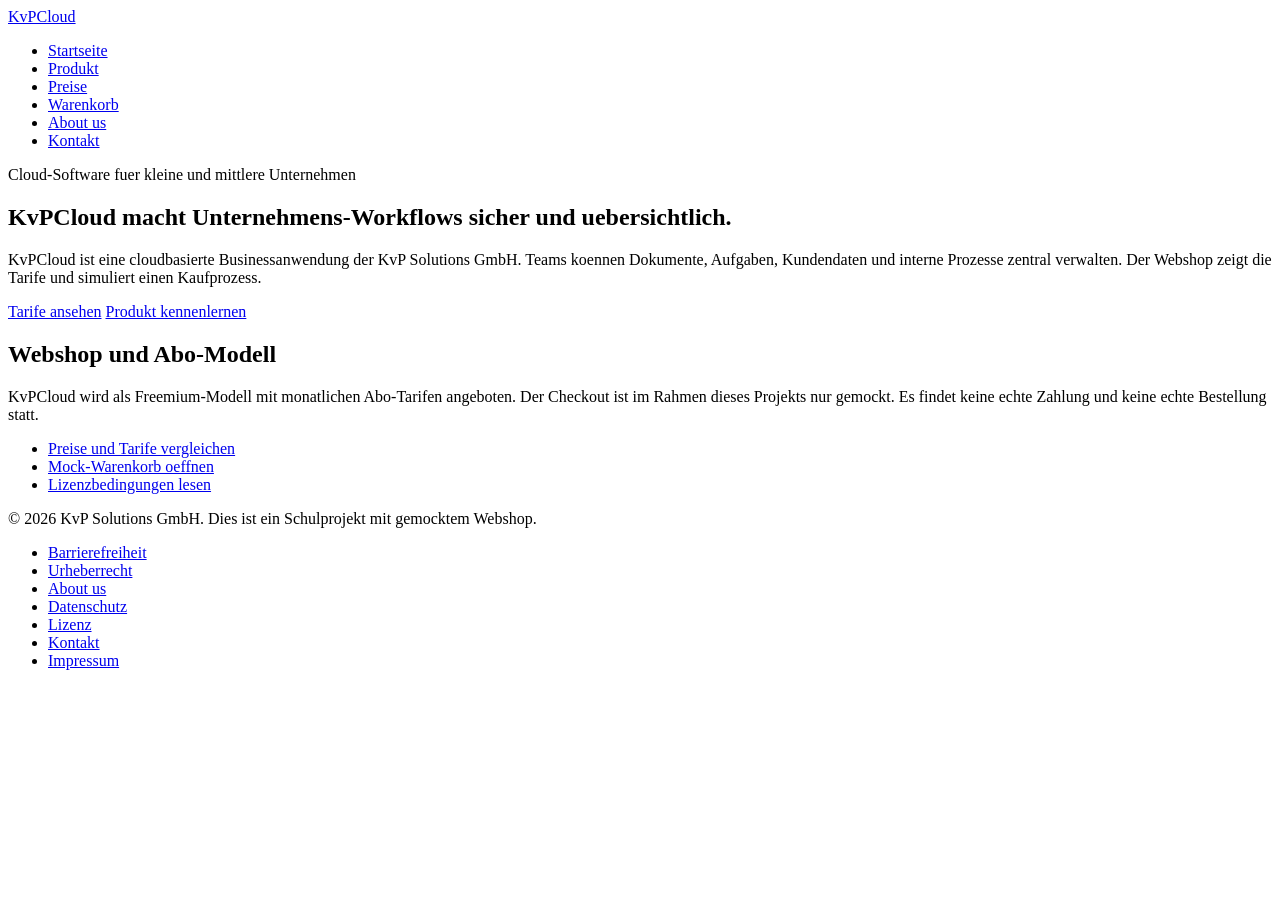
==== index.html @ 4711a481 "Added simple file structure with empty files and created a index file linking to all the others." ====
<!DOCTYPE html>
<html lang="de">
<head>
  <meta charset="UTF-8">
  <meta name="viewport" content="width=device-width, initial-scale=1.0">
  <meta name="description" content="KvPCloud ist ein Cloud-Service der KvP Solutions GmbH fuer sichere Unternehmens-Workflows.">
  <title>KvPCloud | Webshop fuer sichere Cloud-Workflows</title>
</head>
<body>
  <header>
    <a href="index.html" aria-label="KvPCloud Startseite">KvPCloud</a>

    <nav aria-label="Hauptnavigation">
      <ul>
        <li><a href="index.html" aria-current="page">Startseite</a></li>
        <li><a href="product.html">Produkt</a></li>
        <li><a href="pricing.html">Preise</a></li>
        <li><a href="cart.html">Warenkorb</a></li>
        <li><a href="about.html">About us</a></li>
        <li><a href="contact.html">Kontakt</a></li>
      </ul>
    </nav>
  </header>

  <main>
    <section>
      <p>Cloud-Software fuer kleine und mittlere Unternehmen</p>
      <h1>KvPCloud macht Unternehmens-Workflows sicher und uebersichtlich.</h1>
      <p>
        KvPCloud ist eine cloudbasierte Businessanwendung der KvP Solutions GmbH.
        Teams koennen Dokumente, Aufgaben, Kundendaten und interne Prozesse zentral
        verwalten. Der Webshop zeigt die Tarife und simuliert einen Kaufprozess.
      </p>
      <p>
        <a href="pricing.html">Tarife ansehen</a>
        <a href="product.html">Produkt kennenlernen</a>
      </p>
    </section>

    <section aria-labelledby="shop-heading">
      <h2 id="shop-heading">Webshop und Abo-Modell</h2>
      <p>
        KvPCloud wird als Freemium-Modell mit monatlichen Abo-Tarifen angeboten.
        Der Checkout ist im Rahmen dieses Projekts nur gemockt. Es findet keine
        echte Zahlung und keine echte Bestellung statt.
      </p>
      <ul>
        <li><a href="pricing.html">Preise und Tarife vergleichen</a></li>
        <li><a href="cart.html">Mock-Warenkorb oeffnen</a></li>
        <li><a href="license.html">Lizenzbedingungen lesen</a></li>
      </ul>
    </section>

  </main>

  <footer>
    <p>&copy; 2026 KvP Solutions GmbH. Dies ist ein Schulprojekt mit gemocktem Webshop.</p>
    <nav aria-label="Footer-Navigation">
      <ul>
        <li><a href="accessibility.html">Barrierefreiheit</a></li>
        <li><a href="copyright.html">Urheberrecht</a></li>
        <li><a href="about.html">About us</a></li>
        <li><a href="privacy.html">Datenschutz</a></li>
        <li><a href="license.html">Lizenz</a></li>
        <li><a href="contact.html">Kontakt</a></li>
        <li><a href="imprint.html">Impressum</a></li>
      </ul>
    </nav>
  </footer>
</body>
</html>
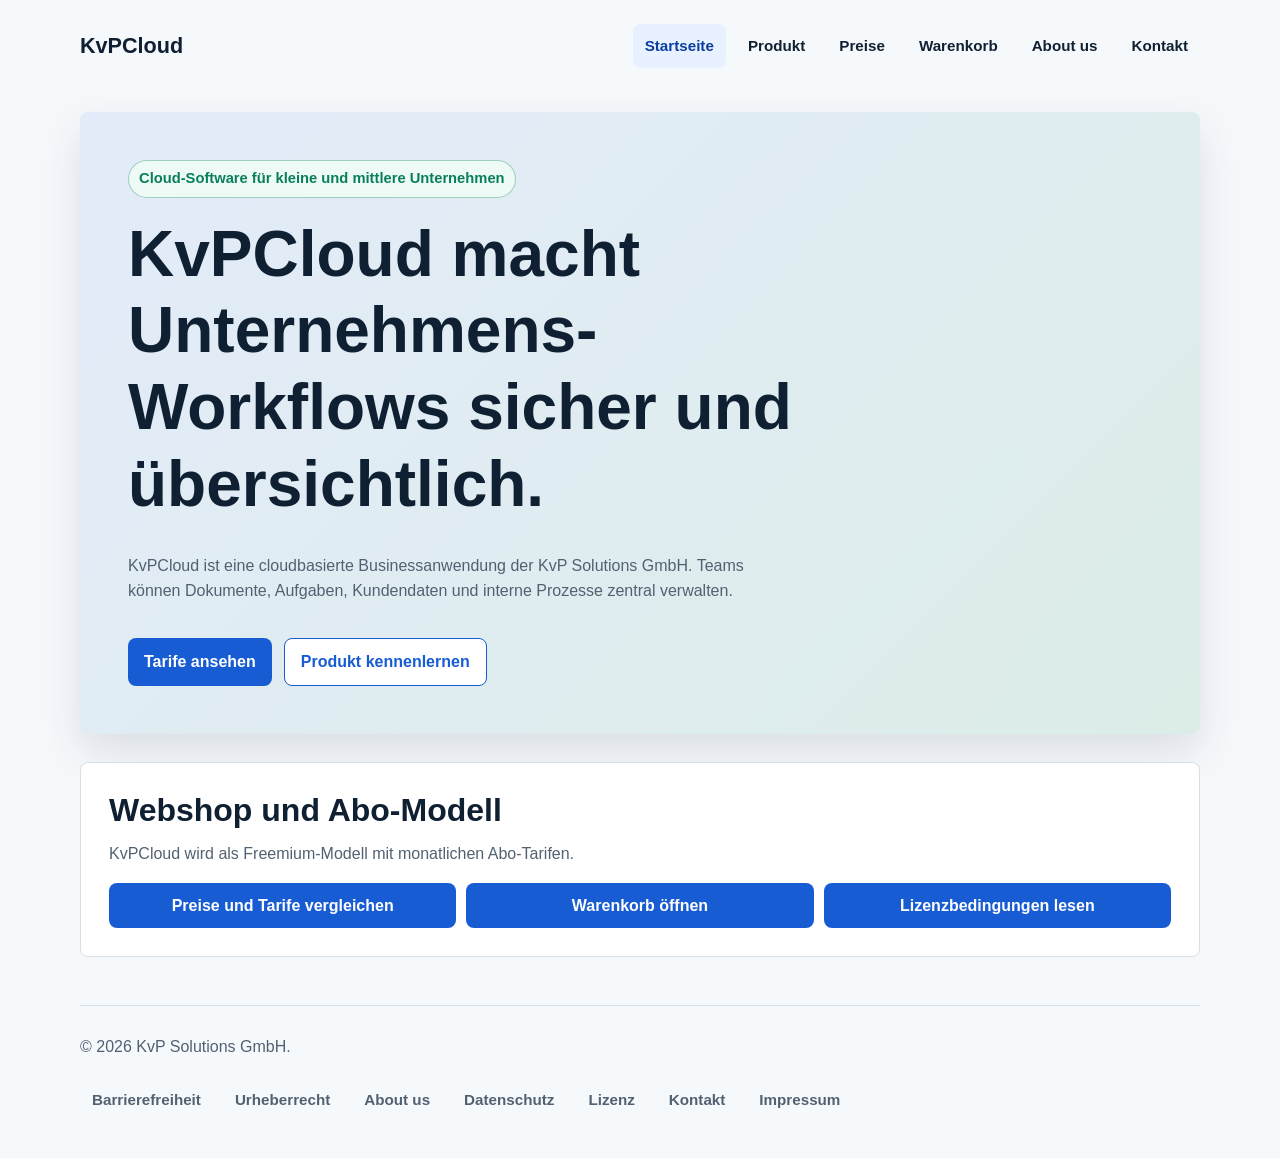
==== commit b8c7f3dd: "Design für landing page erarbeitet." ====
--- a/index.html
+++ b/index.html
@@ -3,8 +3,9 @@
 <head>
   <meta charset="UTF-8">
   <meta name="viewport" content="width=device-width, initial-scale=1.0">
-  <meta name="description" content="KvPCloud ist ein Cloud-Service der KvP Solutions GmbH fuer sichere Unternehmens-Workflows.">
-  <title>KvPCloud | Webshop fuer sichere Cloud-Workflows</title>
+  <meta name="description" content="KvPCloud ist ein Cloud-Service der KvP Solutions GmbH für sichere Unternehmens-Workflows.">
+  <link rel="stylesheet" href="style/style.css">
+  <title>KvPCloud | Webshop für sichere Cloud-Workflows</title>
 </head>
 <body>
   <header>
@@ -24,12 +25,12 @@
 
   <main>
     <section>
-      <p>Cloud-Software fuer kleine und mittlere Unternehmen</p>
-      <h1>KvPCloud macht Unternehmens-Workflows sicher und uebersichtlich.</h1>
+      <p>Cloud-Software für kleine und mittlere Unternehmen</p>
+      <h1>KvPCloud macht Unternehmens-Workflows sicher und übersichtlich.</h1>
       <p>
         KvPCloud ist eine cloudbasierte Businessanwendung der KvP Solutions GmbH.
-        Teams koennen Dokumente, Aufgaben, Kundendaten und interne Prozesse zentral
-        verwalten. Der Webshop zeigt die Tarife und simuliert einen Kaufprozess.
+        Teams können Dokumente, Aufgaben, Kundendaten und interne Prozesse zentral
+        verwalten.
       </p>
       <p>
         <a href="pricing.html">Tarife ansehen</a>
@@ -40,13 +41,11 @@
     <section aria-labelledby="shop-heading">
       <h2 id="shop-heading">Webshop und Abo-Modell</h2>
       <p>
-        KvPCloud wird als Freemium-Modell mit monatlichen Abo-Tarifen angeboten.
-        Der Checkout ist im Rahmen dieses Projekts nur gemockt. Es findet keine
-        echte Zahlung und keine echte Bestellung statt.
+        KvPCloud wird als Freemium-Modell mit monatlichen Abo-Tarifen.
       </p>
       <ul>
         <li><a href="pricing.html">Preise und Tarife vergleichen</a></li>
-        <li><a href="cart.html">Mock-Warenkorb oeffnen</a></li>
+        <li><a href="cart.html">Warenkorb öffnen</a></li>
         <li><a href="license.html">Lizenzbedingungen lesen</a></li>
       </ul>
     </section>
@@ -54,7 +53,7 @@
   </main>
 
   <footer>
-    <p>&copy; 2026 KvP Solutions GmbH. Dies ist ein Schulprojekt mit gemocktem Webshop.</p>
+    <p>&copy; 2026 KvP Solutions GmbH.</p>
     <nav aria-label="Footer-Navigation">
       <ul>
         <li><a href="accessibility.html">Barrierefreiheit</a></li>
--- a/style/style.css
+++ b/style/style.css
@@ -0,0 +1,260 @@
+:root {
+  --color-text: #102033;
+  --color-muted: #526171;
+  --color-background: #f6f9fc;
+  --color-surface: #ffffff;
+  --color-primary: #175cd3;
+  --color-primary-dark: #0b3f9f;
+  --color-accent: #087f5b;
+  --color-border: #d7e0ea;
+  --color-focus: #b45309;
+  --shadow-soft: 0 18px 45px rgba(16, 32, 51, 0.12);
+  --max-width: 1120px;
+  --radius: 8px;
+}
+
+* {
+  box-sizing: border-box;
+}
+
+html {
+  color: var(--color-text);
+  background: var(--color-background);
+  font-family: Arial, Helvetica, sans-serif;
+  line-height: 1.6;
+}
+
+body {
+  min-width: 320px;
+  margin: 0;
+}
+
+a {
+  color: var(--color-primary);
+  font-weight: 700;
+  text-decoration-thickness: 0.12em;
+  text-underline-offset: 0.18em;
+}
+
+a:hover {
+  color: var(--color-primary-dark);
+}
+
+a:focus-visible,
+button:focus-visible,
+input:focus-visible,
+textarea:focus-visible,
+select:focus-visible {
+  outline: 3px solid var(--color-focus);
+  outline-offset: 3px;
+}
+
+header,
+main,
+footer {
+  width: min(100% - 32px, var(--max-width));
+  margin-inline: auto;
+}
+
+header {
+  display: flex;
+  align-items: center;
+  justify-content: space-between;
+  gap: 24px;
+  padding: 24px 0;
+}
+
+header > a:first-child {
+  display: inline-flex;
+  align-items: center;
+  min-height: 44px;
+  color: var(--color-text);
+  font-size: 1.35rem;
+  font-weight: 800;
+  text-decoration: none;
+}
+
+nav ul {
+  display: flex;
+  flex-wrap: wrap;
+  align-items: center;
+  gap: 10px;
+  margin: 0;
+  padding: 0;
+  list-style: none;
+}
+
+nav a {
+  display: inline-flex;
+  align-items: center;
+  min-height: 44px;
+  padding: 8px 12px;
+  border-radius: var(--radius);
+  color: var(--color-text);
+  font-size: 0.95rem;
+  text-decoration: none;
+}
+
+nav a:hover,
+nav a[aria-current="page"] {
+  background: #e8f1ff;
+  color: var(--color-primary-dark);
+}
+
+main {
+  display: grid;
+  gap: 28px;
+  padding: 20px 0 48px;
+}
+
+section {
+  padding: 28px;
+  border: 1px solid var(--color-border);
+  border-radius: var(--radius);
+  background: var(--color-surface);
+}
+
+main > section:first-child {
+  display: grid;
+  gap: 18px;
+  padding: 48px;
+  border: 0;
+  background:
+    linear-gradient(135deg, rgba(23, 92, 211, 0.12), rgba(8, 127, 91, 0.14)),
+    var(--color-surface);
+  box-shadow: var(--shadow-soft);
+}
+
+main > section:first-child p:first-child {
+  width: fit-content;
+  margin: 0;
+  padding: 6px 10px;
+  border: 1px solid rgba(8, 127, 91, 0.35);
+  border-radius: 999px;
+  color: var(--color-accent);
+  background: #eefaf5;
+  font-size: 0.92rem;
+  font-weight: 700;
+}
+
+h1,
+h2 {
+  margin: 0 0 12px;
+  line-height: 1.2;
+}
+
+h1 {
+  max-width: 780px;
+  font-size: clamp(2rem, 5vw, 4rem);
+}
+
+h2 {
+  font-size: clamp(1.35rem, 3vw, 2rem);
+}
+
+p {
+  max-width: 74ch;
+  margin: 0 0 16px;
+  color: var(--color-muted);
+}
+
+section p:last-child,
+footer p {
+  margin-bottom: 0;
+}
+
+section ul {
+  display: grid;
+  gap: 10px;
+  margin: 0;
+  padding-left: 1.2rem;
+}
+
+main > section:first-child p:last-child {
+  display: flex;
+  flex-wrap: wrap;
+  gap: 12px;
+}
+
+main > section:first-child p:last-child a,
+section[aria-labelledby="shop-heading"] li a {
+  display: inline-flex;
+  align-items: center;
+  justify-content: center;
+  min-height: 44px;
+  padding: 10px 16px;
+  border-radius: var(--radius);
+  background: var(--color-primary);
+  color: #ffffff;
+  text-decoration: none;
+}
+
+main > section:first-child p:last-child a:hover,
+section[aria-labelledby="shop-heading"] li a:hover {
+  background: var(--color-primary-dark);
+  color: #ffffff;
+}
+
+main > section:first-child p:last-child a + a {
+  border: 1px solid var(--color-primary);
+  background: #ffffff;
+  color: var(--color-primary);
+}
+
+main > section:first-child p:last-child a + a:hover {
+  background: #e8f1ff;
+  color: var(--color-primary-dark);
+}
+
+section[aria-labelledby="shop-heading"] ul {
+  grid-template-columns: repeat(auto-fit, minmax(220px, 1fr));
+  padding-left: 0;
+  list-style: none;
+}
+
+section[aria-labelledby="shop-heading"] li a {
+  width: 100%;
+}
+
+footer {
+  display: grid;
+  gap: 18px;
+  padding: 28px 0 36px;
+  border-top: 1px solid var(--color-border);
+}
+
+footer nav a {
+  color: var(--color-muted);
+}
+
+@media (max-width: 760px) {
+  header {
+    align-items: flex-start;
+    flex-direction: column;
+  }
+
+  nav ul {
+    align-items: stretch;
+    width: 100%;
+  }
+
+  nav li {
+    flex: 1 1 auto;
+  }
+
+  nav a {
+    justify-content: center;
+    width: 100%;
+  }
+
+  main > section:first-child,
+  section {
+    padding: 22px;
+  }
+}
+
+@media (prefers-reduced-motion: no-preference) {
+  a {
+    transition: background-color 160ms ease, color 160ms ease, border-color 160ms ease;
+  }
+}
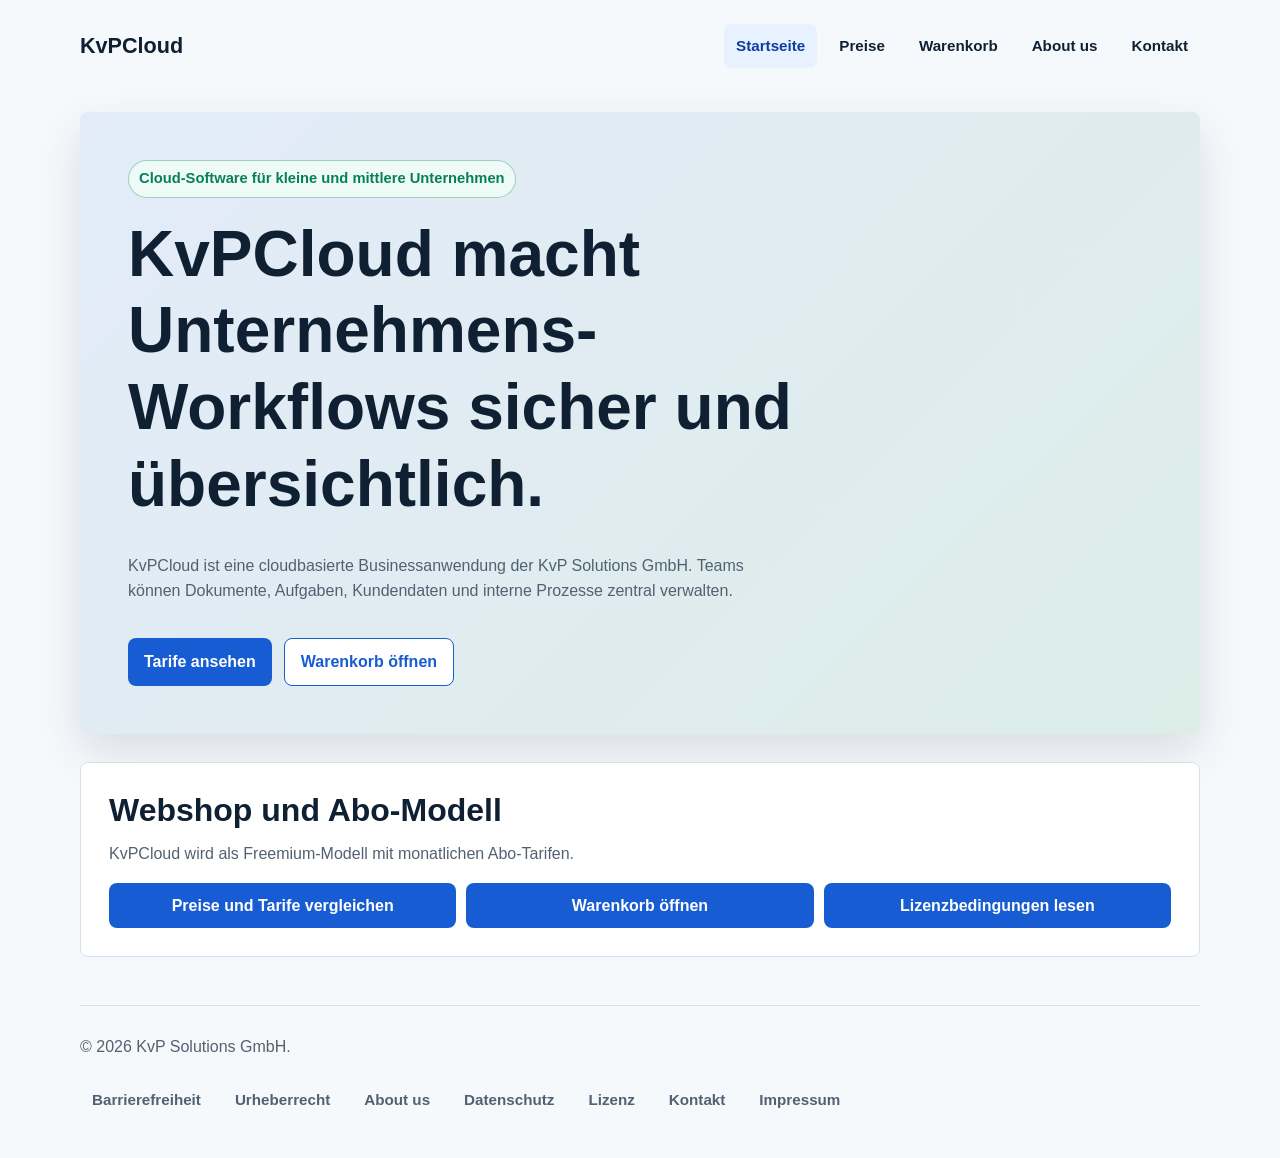
==== commit 5de36ba6: "pricing page hinzugefügt (Cash flow)" ====
--- a/index.html
+++ b/index.html
@@ -14,7 +14,6 @@
     <nav aria-label="Hauptnavigation">
       <ul>
         <li><a href="index.html" aria-current="page">Startseite</a></li>
-        <li><a href="product.html">Produkt</a></li>
         <li><a href="pricing.html">Preise</a></li>
         <li><a href="cart.html">Warenkorb</a></li>
         <li><a href="about.html">About us</a></li>
@@ -34,7 +33,7 @@
       </p>
       <p>
         <a href="pricing.html">Tarife ansehen</a>
-        <a href="product.html">Produkt kennenlernen</a>
+        <a href="cart.html">Warenkorb öffnen</a>
       </p>
     </section>
 
--- a/style/style.css
+++ b/style/style.css
@@ -216,6 +216,74 @@
   width: 100%;
 }
 
+.pricing-grid {
+  display: grid;
+  grid-template-columns: repeat(auto-fit, minmax(240px, 1fr));
+  gap: 18px;
+}
+
+.price-card {
+  display: flex;
+  flex-direction: column;
+  gap: 14px;
+  min-height: 100%;
+  padding: 22px;
+  border: 1px solid var(--color-border);
+  border-radius: var(--radius);
+  background: #ffffff;
+}
+
+.price-card.featured {
+  border-color: var(--color-primary);
+  box-shadow: var(--shadow-soft);
+}
+
+.price-card h3 {
+  margin: 0;
+  font-size: 1.35rem;
+  line-height: 1.2;
+}
+
+.price-card p {
+  margin: 0;
+}
+
+.price-card .price {
+  color: var(--color-text);
+  font-size: 1.8rem;
+  font-weight: 800;
+  line-height: 1.2;
+}
+
+.price-card .price span {
+  color: var(--color-muted);
+  font-size: 1rem;
+  font-weight: 700;
+}
+
+.price-card ul {
+  gap: 8px;
+  margin: 0 0 6px;
+}
+
+.price-card > a {
+  display: inline-flex;
+  align-items: center;
+  justify-content: center;
+  min-height: 44px;
+  margin-top: auto;
+  padding: 10px 14px;
+  border-radius: var(--radius);
+  background: var(--color-primary);
+  color: #ffffff;
+  text-decoration: none;
+}
+
+.price-card > a:hover {
+  background: var(--color-primary-dark);
+  color: #ffffff;
+}
+
 footer {
   display: grid;
   gap: 18px;
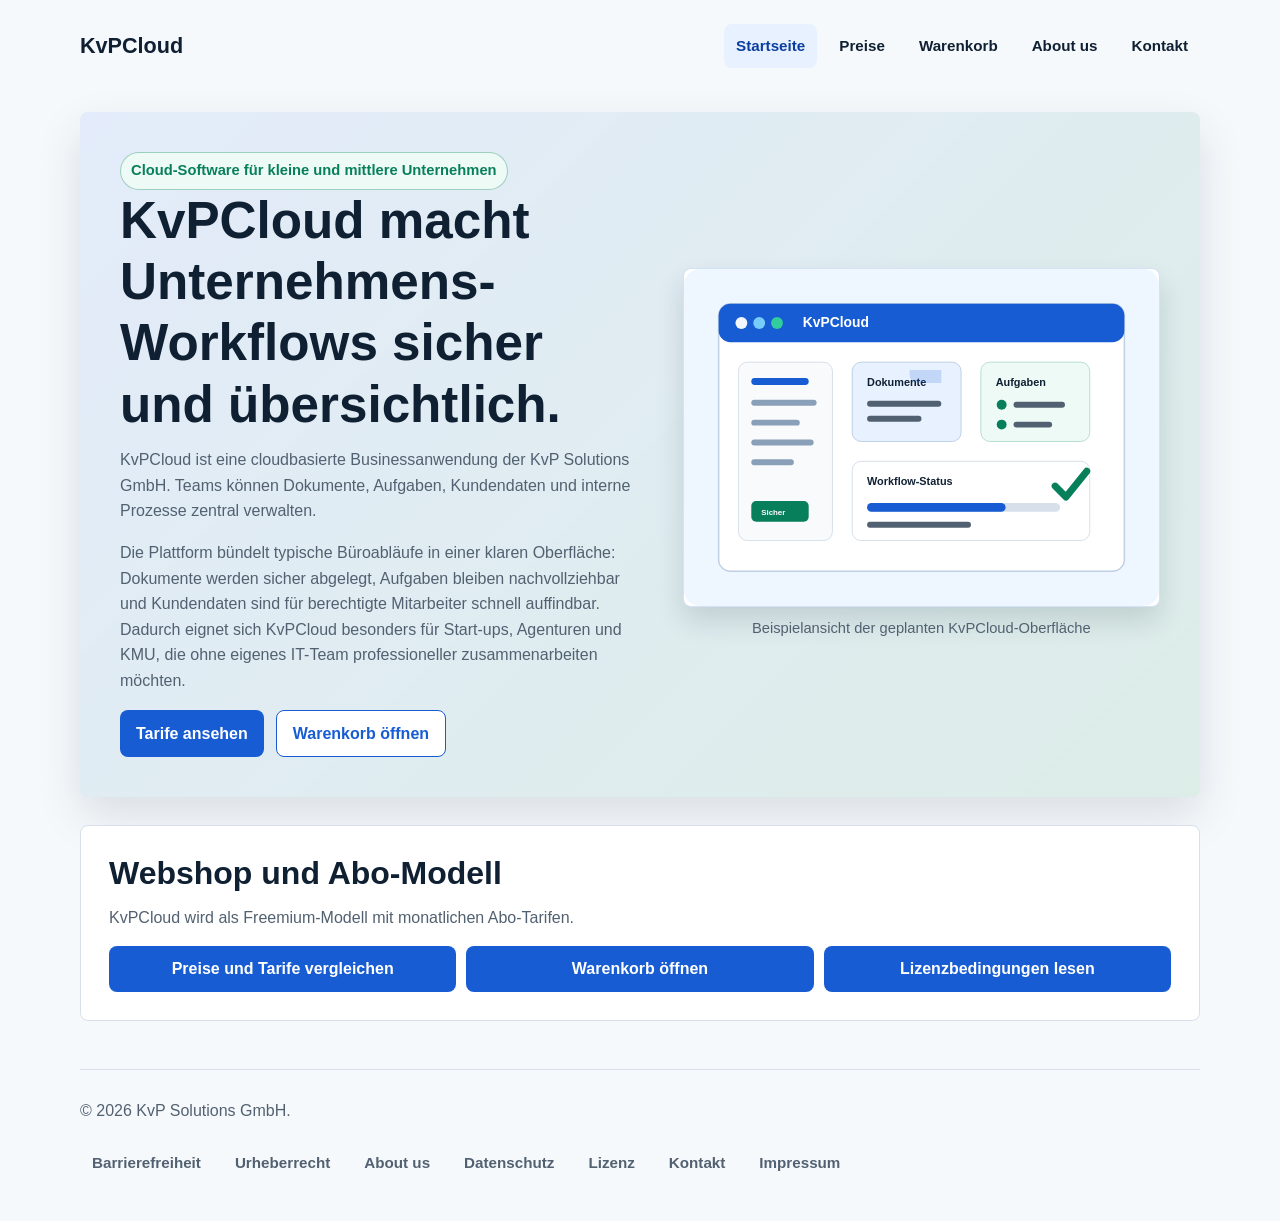
==== commit 834dfd4f: "Landingpage mit bild" ====
--- a/index.html
+++ b/index.html
@@ -24,17 +24,30 @@
 
   <main>
     <section>
-      <p>Cloud-Software für kleine und mittlere Unternehmen</p>
-      <h1>KvPCloud macht Unternehmens-Workflows sicher und übersichtlich.</h1>
-      <p>
-        KvPCloud ist eine cloudbasierte Businessanwendung der KvP Solutions GmbH.
-        Teams können Dokumente, Aufgaben, Kundendaten und interne Prozesse zentral
-        verwalten.
-      </p>
-      <p>
-        <a href="pricing.html">Tarife ansehen</a>
-        <a href="cart.html">Warenkorb öffnen</a>
-      </p>
+      <div>
+        <p>Cloud-Software für kleine und mittlere Unternehmen</p>
+        <h1>KvPCloud macht Unternehmens-Workflows sicher und übersichtlich.</h1>
+        <p>
+          KvPCloud ist eine cloudbasierte Businessanwendung der KvP Solutions GmbH.
+          Teams können Dokumente, Aufgaben, Kundendaten und interne Prozesse zentral
+          verwalten.
+        </p>
+        <p>
+          Die Plattform bündelt typische Büroabläufe in einer klaren Oberfläche:
+          Dokumente werden sicher abgelegt, Aufgaben bleiben nachvollziehbar und
+          Kundendaten sind für berechtigte Mitarbeiter schnell auffindbar. Dadurch
+          eignet sich KvPCloud besonders für Start-ups, Agenturen und KMU, die ohne
+          eigenes IT-Team professioneller zusammenarbeiten möchten.
+        </p>
+        <p>
+          <a href="pricing.html">Tarife ansehen</a>
+          <a href="cart.html">Warenkorb öffnen</a>
+        </p>
+      </div>
+      <figure class="hero-visual">
+        <img src="assets/images/kvpcloud-dashboard.svg" alt="Illustration eines KvPCloud-Dashboards mit Dokumenten, Aufgaben und Sicherheitsstatus">
+        <figcaption>Beispielansicht der geplanten KvPCloud-Oberfläche</figcaption>
+      </figure>
     </section>
 
     <section aria-labelledby="shop-heading">
--- a/style/style.css
+++ b/style/style.css
@@ -116,8 +116,10 @@
 
 main > section:first-child {
   display: grid;
-  gap: 18px;
-  padding: 48px;
+  grid-template-columns: minmax(0, 1fr) minmax(280px, 0.9fr);
+  align-items: center;
+  gap: 32px;
+  padding: 40px;
   border: 0;
   background:
     linear-gradient(135deg, rgba(23, 92, 211, 0.12), rgba(8, 127, 91, 0.14)),
@@ -125,7 +127,7 @@
   box-shadow: var(--shadow-soft);
 }
 
-main > section:first-child p:first-child {
+main > section:first-child div > p:first-child {
   width: fit-content;
   margin: 0;
   padding: 6px 10px;
@@ -137,6 +139,30 @@
   font-weight: 700;
 }
 
+.hero-visual {
+  display: grid;
+  gap: 10px;
+  margin: 0;
+}
+
+.hero-visual img {
+  display: block;
+  width: 100%;
+  max-width: 520px;
+  height: auto;
+  margin-inline: auto;
+  border: 1px solid rgba(23, 92, 211, 0.18);
+  border-radius: var(--radius);
+  background: #ffffff;
+  box-shadow: 0 14px 28px rgba(16, 32, 51, 0.14);
+}
+
+.hero-visual figcaption {
+  color: var(--color-muted);
+  font-size: 0.92rem;
+  text-align: center;
+}
+
 h1,
 h2 {
   margin: 0 0 12px;
@@ -144,8 +170,8 @@
 }
 
 h1 {
-  max-width: 780px;
-  font-size: clamp(2rem, 5vw, 4rem);
+  max-width: 680px;
+  font-size: clamp(2rem, 4vw, 3.2rem);
 }
 
 h2 {
@@ -170,13 +196,13 @@
   padding-left: 1.2rem;
 }
 
-main > section:first-child p:last-child {
+main > section:first-child div > p:last-child {
   display: flex;
   flex-wrap: wrap;
   gap: 12px;
 }
 
-main > section:first-child p:last-child a,
+main > section:first-child div > p:last-child a,
 section[aria-labelledby="shop-heading"] li a {
   display: inline-flex;
   align-items: center;
@@ -189,19 +215,19 @@
   text-decoration: none;
 }
 
-main > section:first-child p:last-child a:hover,
+main > section:first-child div > p:last-child a:hover,
 section[aria-labelledby="shop-heading"] li a:hover {
   background: var(--color-primary-dark);
   color: #ffffff;
 }
 
-main > section:first-child p:last-child a + a {
+main > section:first-child div > p:last-child a + a {
   border: 1px solid var(--color-primary);
   background: #ffffff;
   color: var(--color-primary);
 }
 
-main > section:first-child p:last-child a + a:hover {
+main > section:first-child div > p:last-child a + a:hover {
   background: #e8f1ff;
   color: var(--color-primary-dark);
 }
@@ -319,6 +345,10 @@
   section {
     padding: 22px;
   }
+
+  main > section:first-child {
+    grid-template-columns: 1fr;
+  }
 }
 
 @media (prefers-reduced-motion: no-preference) {
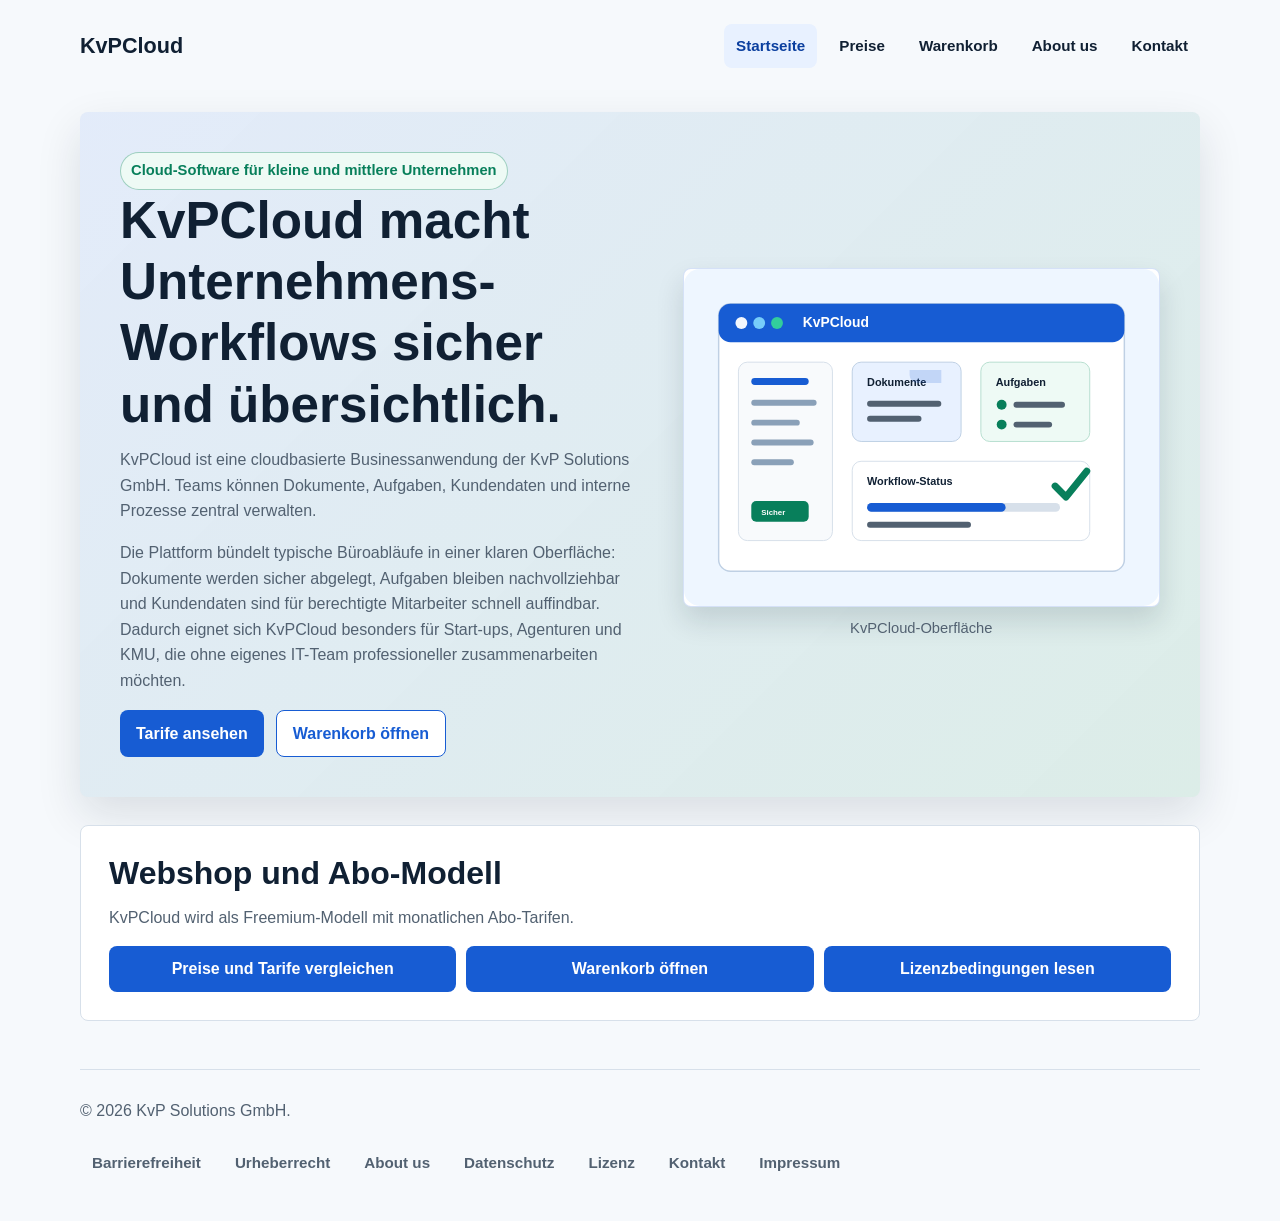
==== commit 44b950ed: "Warenkorb hinzugefügt" ====
--- a/index.html
+++ b/index.html
@@ -46,7 +46,7 @@
       </div>
       <figure class="hero-visual">
         <img src="assets/images/kvpcloud-dashboard.svg" alt="Illustration eines KvPCloud-Dashboards mit Dokumenten, Aufgaben und Sicherheitsstatus">
-        <figcaption>Beispielansicht der geplanten KvPCloud-Oberfläche</figcaption>
+        <figcaption>KvPCloud-Oberfläche</figcaption>
       </figure>
     </section>
 
--- a/style/style.css
+++ b/style/style.css
@@ -127,6 +127,10 @@
   box-shadow: var(--shadow-soft);
 }
 
+main > section.hero-text-only {
+  grid-template-columns: 1fr;
+}
+
 main > section:first-child div > p:first-child {
   width: fit-content;
   margin: 0;
@@ -310,6 +314,135 @@
   color: #ffffff;
 }
 
+.checkout-layout {
+  display: grid;
+  grid-template-columns: minmax(0, 1.35fr) minmax(280px, 0.65fr);
+  gap: 24px;
+  align-items: start;
+}
+
+.checkout-form {
+  display: grid;
+  gap: 20px;
+}
+
+fieldset {
+  display: grid;
+  gap: 12px;
+  margin: 0;
+  padding: 20px;
+  border: 1px solid var(--color-border);
+  border-radius: var(--radius);
+}
+
+legend {
+  padding: 0 6px;
+  color: var(--color-text);
+  font-weight: 800;
+}
+
+label {
+  color: var(--color-text);
+  font-weight: 700;
+}
+
+input,
+select,
+textarea {
+  width: 100%;
+  min-height: 44px;
+  padding: 10px 12px;
+  border: 1px solid var(--color-border);
+  border-radius: var(--radius);
+  background: #ffffff;
+  color: var(--color-text);
+  font: inherit;
+}
+
+input::placeholder {
+  color: #6d7c8c;
+}
+
+.choice {
+  display: flex;
+  align-items: flex-start;
+  gap: 10px;
+  font-weight: 600;
+}
+
+.choice input {
+  width: auto;
+  min-height: auto;
+  margin-top: 0.35em;
+}
+
+button {
+  width: fit-content;
+  min-height: 44px;
+  padding: 10px 18px;
+  border: 0;
+  border-radius: var(--radius);
+  background: var(--color-primary);
+  color: #ffffff;
+  font: inherit;
+  font-weight: 800;
+  cursor: pointer;
+}
+
+button:hover {
+  background: var(--color-primary-dark);
+}
+
+.order-summary {
+  display: grid;
+  gap: 16px;
+  padding: 22px;
+  border: 1px solid var(--color-primary);
+  border-radius: var(--radius);
+  background: #e8f1ff;
+}
+
+.order-summary h3 {
+  margin: 0;
+  font-size: 1.35rem;
+}
+
+.order-summary dl {
+  display: grid;
+  gap: 12px;
+  margin: 0;
+}
+
+.order-summary dl div {
+  display: flex;
+  justify-content: space-between;
+  gap: 16px;
+  border-bottom: 1px solid rgba(23, 92, 211, 0.22);
+  padding-bottom: 10px;
+}
+
+.order-summary dt {
+  color: var(--color-muted);
+  font-weight: 700;
+}
+
+.order-summary dd {
+  margin: 0;
+  color: var(--color-text);
+  font-weight: 800;
+  text-align: right;
+}
+
+.summary-total {
+  max-width: none;
+  padding: 12px;
+  border-radius: var(--radius);
+  background: #ffffff;
+  color: var(--color-text);
+  font-size: 1.25rem;
+  font-weight: 800;
+}
+
 footer {
   display: grid;
   gap: 18px;
@@ -349,6 +482,23 @@
   main > section:first-child {
     grid-template-columns: 1fr;
   }
+
+  .checkout-layout {
+    grid-template-columns: 1fr;
+  }
+
+  button {
+    width: 100%;
+  }
+
+  .order-summary dl div {
+    display: grid;
+    gap: 2px;
+  }
+
+  .order-summary dd {
+    text-align: left;
+  }
 }
 
 @media (prefers-reduced-motion: no-preference) {
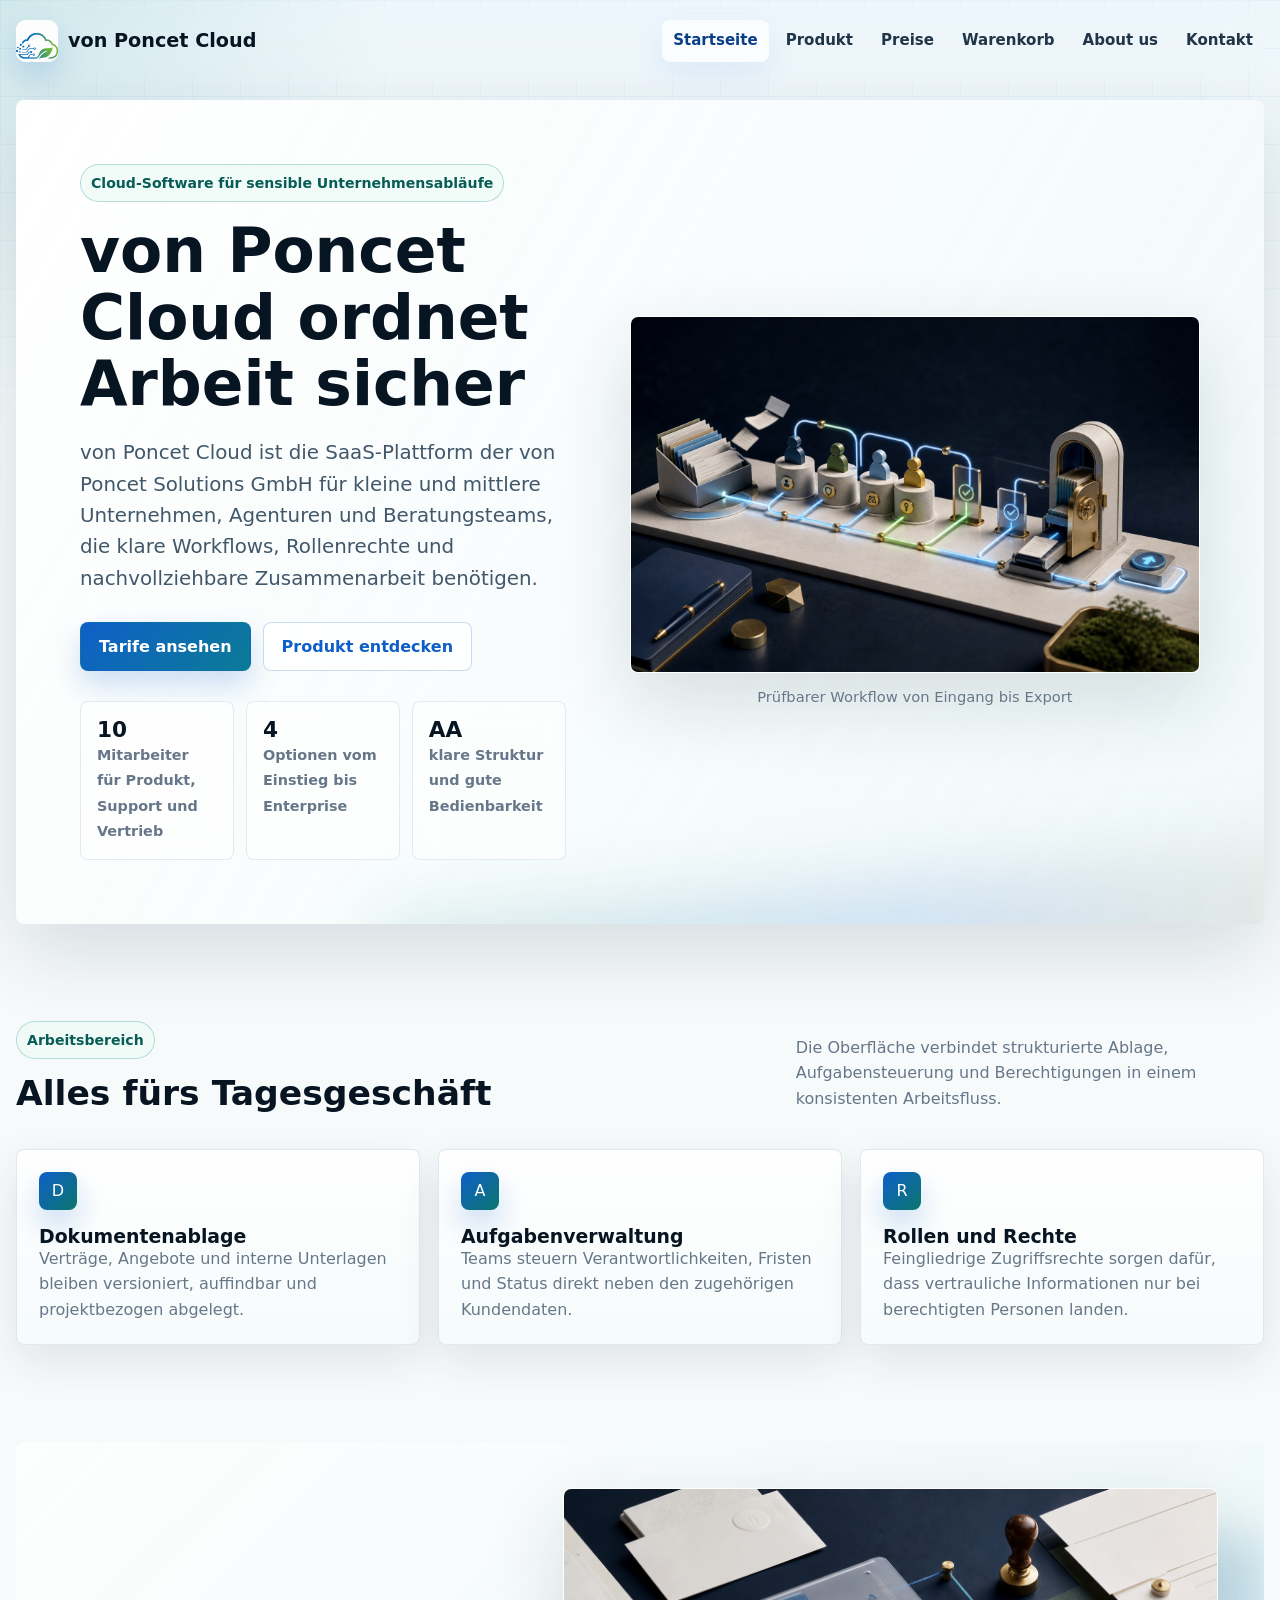
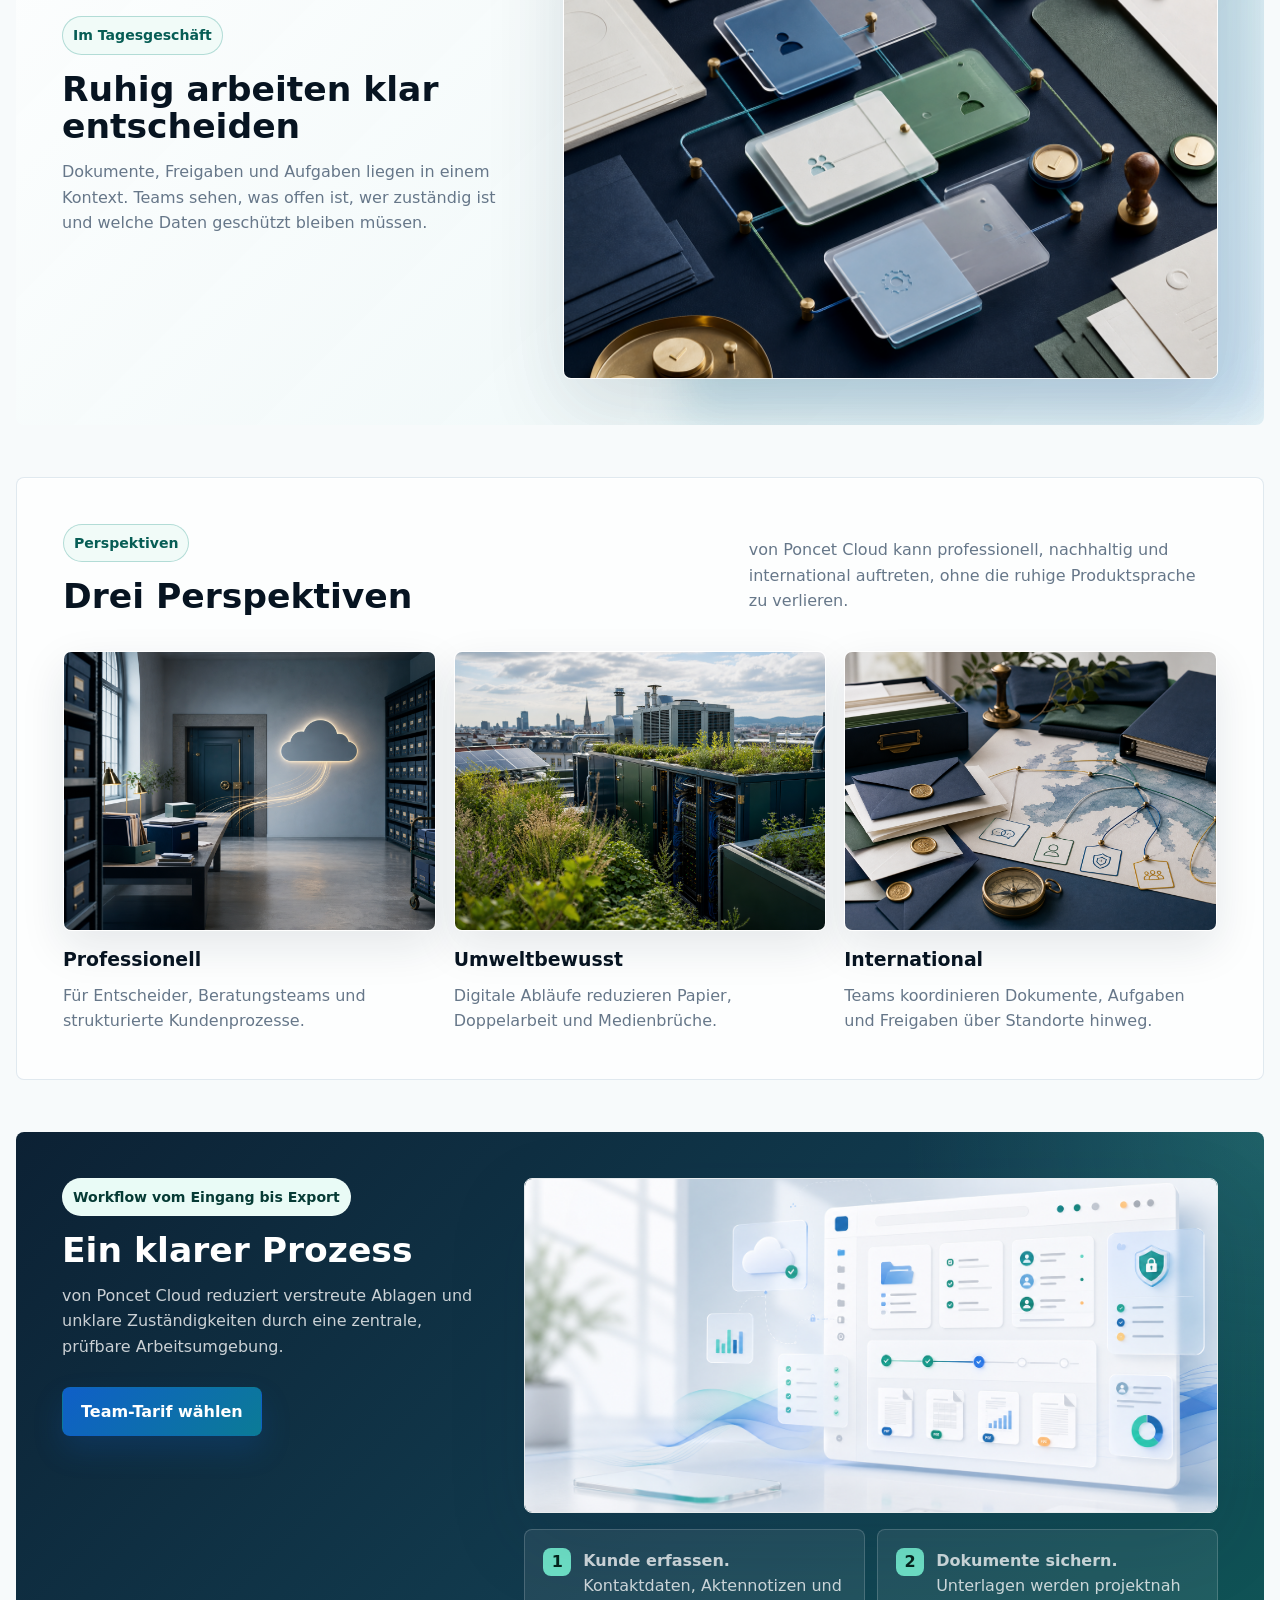
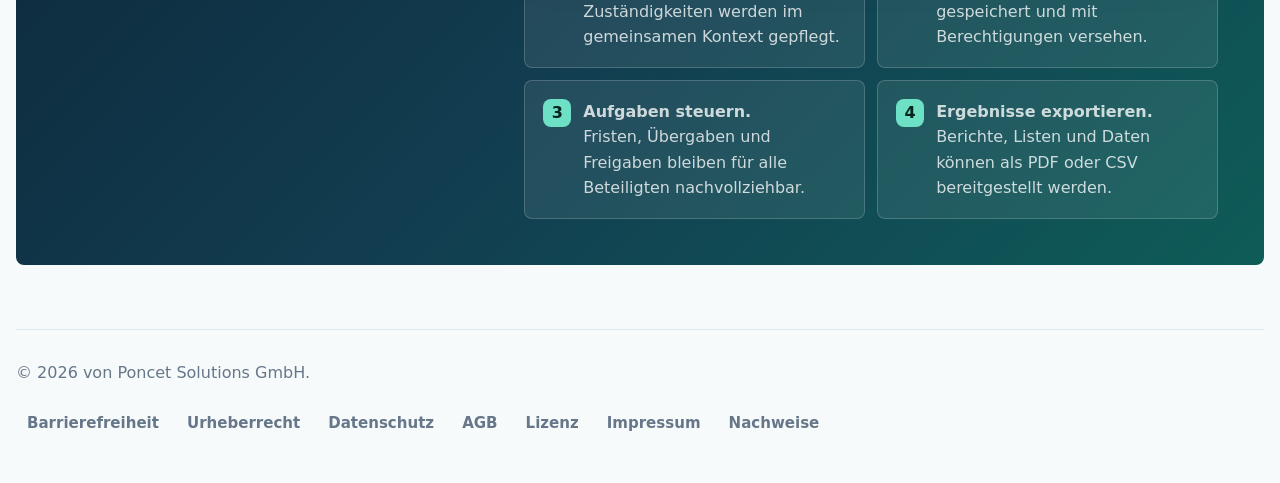
==== commit 9844ffd7: "Update vonPoncetCloud site and assets" ====
--- a/index.html
+++ b/index.html
@@ -3,17 +3,19 @@
 <head>
   <meta charset="UTF-8">
   <meta name="viewport" content="width=device-width, initial-scale=1.0">
-  <meta name="description" content="KvPCloud ist ein Cloud-Service der KvP Solutions GmbH für sichere Unternehmens-Workflows.">
-  <link rel="stylesheet" href="style/style.css">
-  <title>KvPCloud | Webshop für sichere Cloud-Workflows</title>
+  <meta name="description" content="von Poncet Cloud ist ein Cloud-Service der von Poncet Solutions GmbH für sichere Unternehmens-Workflows.">
+  <link rel="stylesheet" href="style/style.css?v=7">
+  <script src="js/main.js" defer></script>
+  <title>von Poncet Cloud | Sichere Cloud-Workflows</title>
 </head>
 <body>
-  <header>
-    <a href="index.html" aria-label="KvPCloud Startseite">KvPCloud</a>
-
+  <a class="skip-link" href="#main-content">Zum Inhalt springen</a>
+  <header class="site-header">
+    <a class="brand" href="index.html" aria-label="von Poncet Cloud Startseite"><span class="brand-logo" aria-hidden="true"></span>von Poncet Cloud</a>
     <nav aria-label="Hauptnavigation">
       <ul>
         <li><a href="index.html" aria-current="page">Startseite</a></li>
+        <li><a href="product.html">Produkt</a></li>
         <li><a href="pricing.html">Preise</a></li>
         <li><a href="cart.html">Warenkorb</a></li>
         <li><a href="about.html">About us</a></li>
@@ -22,59 +24,128 @@
     </nav>
   </header>
 
-  <main>
-    <section>
+  <main id="main-content">
+    <section class="hero">
       <div>
-        <p>Cloud-Software für kleine und mittlere Unternehmen</p>
-        <h1>KvPCloud macht Unternehmens-Workflows sicher und übersichtlich.</h1>
-        <p>
-          KvPCloud ist eine cloudbasierte Businessanwendung der KvP Solutions GmbH.
-          Teams können Dokumente, Aufgaben, Kundendaten und interne Prozesse zentral
-          verwalten.
+        <p class="eyebrow">Cloud-Software für sensible Unternehmensabläufe</p>
+        <h1>von Poncet Cloud ordnet Arbeit sicher</h1>
+        <p class="lead">
+          von Poncet Cloud ist die SaaS-Plattform der von Poncet Solutions GmbH für kleine und mittlere Unternehmen,
+          Agenturen und Beratungsteams, die klare Workflows, Rollenrechte und nachvollziehbare
+          Zusammenarbeit benötigen.
         </p>
-        <p>
-          Die Plattform bündelt typische Büroabläufe in einer klaren Oberfläche:
-          Dokumente werden sicher abgelegt, Aufgaben bleiben nachvollziehbar und
-          Kundendaten sind für berechtigte Mitarbeiter schnell auffindbar. Dadurch
-          eignet sich KvPCloud besonders für Start-ups, Agenturen und KMU, die ohne
-          eigenes IT-Team professioneller zusammenarbeiten möchten.
-        </p>
-        <p>
-          <a href="pricing.html">Tarife ansehen</a>
-          <a href="cart.html">Warenkorb öffnen</a>
-        </p>
+        <div class="actions">
+          <a class="button" href="pricing.html">Tarife ansehen</a>
+          <a class="button secondary" href="product.html">Produkt entdecken</a>
+        </div>
+        <div class="metrics" aria-label="Produktkennzahlen">
+          <div class="metric"><strong>10</strong><span>Mitarbeiter für Produkt, Support und Vertrieb</span></div>
+          <div class="metric"><strong>4</strong><span>Optionen vom Einstieg bis Enterprise</span></div>
+          <div class="metric"><strong>AA</strong><span>klare Struktur und gute Bedienbarkeit</span></div>
+        </div>
       </div>
-      <figure class="hero-visual">
-        <img src="assets/images/kvpcloud-dashboard.svg" alt="Illustration eines KvPCloud-Dashboards mit Dokumenten, Aufgaben und Sicherheitsstatus">
-        <figcaption>KvPCloud-Oberfläche</figcaption>
+      <figure class="hero-visual hero-visual-wide">
+        <img src="assets/images/vonponcetcloud-workflow-model.png" alt="Physisches Modell eines sicheren Workflows mit Rollen, Freigaben und Exportpfad">
+        <figcaption>Prüfbarer Workflow von Eingang bis Export</figcaption>
       </figure>
     </section>
 
-    <section aria-labelledby="shop-heading">
-      <h2 id="shop-heading">Webshop und Abo-Modell</h2>
-      <p>
-        KvPCloud wird als Freemium-Modell mit monatlichen Abo-Tarifen.
-      </p>
-      <ul>
-        <li><a href="pricing.html">Preise und Tarife vergleichen</a></li>
-        <li><a href="cart.html">Warenkorb öffnen</a></li>
-        <li><a href="license.html">Lizenzbedingungen lesen</a></li>
-      </ul>
+    <section class="intro-band" aria-labelledby="features-heading">
+      <div class="section-head">
+        <div>
+          <p class="eyebrow">Arbeitsbereich</p>
+          <h2 id="features-heading">Alles fürs Tagesgeschäft</h2>
+        </div>
+        <p>Die Oberfläche verbindet strukturierte Ablage, Aufgabensteuerung und Berechtigungen in einem konsistenten Arbeitsfluss.</p>
+      </div>
+      <div class="feature-grid">
+        <article class="feature">
+          <div class="icon brand-mark" aria-hidden="true">D</div>
+          <h3>Dokumentenablage</h3>
+          <p>Verträge, Angebote und interne Unterlagen bleiben versioniert, auffindbar und projektbezogen abgelegt.</p>
+        </article>
+        <article class="feature">
+          <div class="icon brand-mark" aria-hidden="true">A</div>
+          <h3>Aufgabenverwaltung</h3>
+          <p>Teams steuern Verantwortlichkeiten, Fristen und Status direkt neben den zugehörigen Kundendaten.</p>
+        </article>
+        <article class="feature">
+          <div class="icon brand-mark" aria-hidden="true">R</div>
+          <h3>Rollen und Rechte</h3>
+          <p>Feingliedrige Zugriffsrechte sorgen dafür, dass vertrauliche Informationen nur bei berechtigten Personen landen.</p>
+        </article>
+      </div>
     </section>
 
+    <section class="media-band" aria-labelledby="daily-heading">
+      <div class="media-copy">
+        <p class="eyebrow">Im Tagesgeschäft</p>
+        <h2 id="daily-heading">Ruhig arbeiten klar entscheiden</h2>
+        <p>Dokumente, Freigaben und Aufgaben liegen in einem Kontext. Teams sehen, was offen ist, wer zuständig ist und welche Daten geschützt bleiben müssen.</p>
+      </div>
+      <figure class="image-panel">
+        <img src="assets/images/vonponcetcloud-workflow-still-life.png" alt="Taktile Prozessdarstellung mit Karten, Markern und Routing-Fäden">
+      </figure>
+    </section>
+
+    <section class="image-stories" aria-labelledby="perspectives-heading">
+      <div class="section-head">
+        <div>
+          <p class="eyebrow">Perspektiven</p>
+          <h2 id="perspectives-heading">Drei Perspektiven</h2>
+        </div>
+        <p>von Poncet Cloud kann professionell, nachhaltig und international auftreten, ohne die ruhige Produktsprache zu verlieren.</p>
+      </div>
+      <div class="story-grid">
+        <article class="story-card">
+          <img src="assets/images/vonponcetcloud-secure-archive.png" alt="Sicherer Dokumentenarchivraum mit abstraktem Cloud-Lichtsystem">
+          <h3>Professionell</h3>
+          <p>Für Entscheider, Beratungsteams und strukturierte Kundenprozesse.</p>
+        </article>
+        <article class="story-card">
+          <img src="assets/images/vonponcetcloud-green-infrastructure.png" alt="Begrünte Cloud-Infrastruktur auf einem modernen europäischen Dach">
+          <h3>Umweltbewusst</h3>
+          <p>Digitale Abläufe reduzieren Papier, Doppelarbeit und Medienbrüche.</p>
+        </article>
+        <article class="story-card">
+          <img src="assets/images/vonponcetcloud-contact-routing.png" alt="Kontakt- und Routingobjekte mit abstrakter Europakarte und farbigen Verbindungen">
+          <h3>International</h3>
+          <p>Teams koordinieren Dokumente, Aufgaben und Freigaben über Standorte hinweg.</p>
+        </article>
+      </div>
+    </section>
+
+    <section class="product-band" aria-labelledby="workflow-heading">
+      <div>
+        <p class="eyebrow">Workflow vom Eingang bis Export</p>
+        <h2 id="workflow-heading">Ein klarer Prozess</h2>
+        <p>von Poncet Cloud reduziert verstreute Ablagen und unklare Zuständigkeiten durch eine zentrale, prüfbare Arbeitsumgebung.</p>
+        <div class="actions">
+          <a class="button" href="cart.html?plan=team">Team-Tarif wählen</a>
+        </div>
+      </div>
+      <div class="band-flow">
+        <img src="assets/images/vonponcetcloud-hero-workspace.png" alt="Architektonisches Workflow-Modell mit Dokumenten, Freigaben und Exportpfad">
+        <ol class="timeline">
+          <li><strong>Kunde erfassen.</strong><br>Kontaktdaten, Aktennotizen und Zuständigkeiten werden im gemeinsamen Kontext gepflegt.</li>
+          <li><strong>Dokumente sichern.</strong><br>Unterlagen werden projektnah gespeichert und mit Berechtigungen versehen.</li>
+          <li><strong>Aufgaben steuern.</strong><br>Fristen, Übergaben und Freigaben bleiben für alle Beteiligten nachvollziehbar.</li>
+          <li><strong>Ergebnisse exportieren.</strong><br>Berichte, Listen und Daten können als PDF oder CSV bereitgestellt werden.</li>
+        </ol>
+      </div>
+    </section>
   </main>
 
-  <footer>
-    <p>&copy; 2026 KvP Solutions GmbH.</p>
+  <footer class="site-footer">
+    <p>&copy; 2026 von Poncet Solutions GmbH.</p>
     <nav aria-label="Footer-Navigation">
       <ul>
         <li><a href="accessibility.html">Barrierefreiheit</a></li>
         <li><a href="copyright.html">Urheberrecht</a></li>
-        <li><a href="about.html">About us</a></li>
         <li><a href="privacy.html">Datenschutz</a></li>
-        <li><a href="license.html">Lizenz</a></li>
-        <li><a href="contact.html">Kontakt</a></li>
+        <li><a href="terms.html">AGB</a></li><li><a href="license.html">Lizenz</a></li>
         <li><a href="imprint.html">Impressum</a></li>
+        <li><a href="evidence.html">Nachweise</a></li>
       </ul>
     </nav>
   </footer>
--- a/style/style.css
+++ b/style/style.css
@@ -1,15 +1,22 @@
 :root {
-  --color-text: #102033;
-  --color-muted: #526171;
-  --color-background: #f6f9fc;
-  --color-surface: #ffffff;
-  --color-primary: #175cd3;
-  --color-primary-dark: #0b3f9f;
-  --color-accent: #087f5b;
-  --color-border: #d7e0ea;
-  --color-focus: #b45309;
-  --shadow-soft: 0 18px 45px rgba(16, 32, 51, 0.12);
-  --max-width: 1120px;
+  --ink: #071421;
+  --text: #24384a;
+  --muted: #667789;
+  --line: #dce7ef;
+  --soft-line: rgba(186, 205, 218, 0.44);
+  --bg: #f7fafb;
+  --surface: #ffffff;
+  --surface-2: #eef6f8;
+  --primary: #0f5fc8;
+  --primary-2: #0a3f88;
+  --accent: #0b766d;
+  --accent-2: #075d55;
+  --gold: #c78424;
+  --danger: #b42318;
+  --focus: #c78424;
+  --shadow: 0 28px 80px rgba(16, 40, 62, 0.14);
+  --shadow-soft: 0 16px 44px rgba(16, 40, 62, 0.1);
+  --max: 1380px;
   --radius: 8px;
 }
 
@@ -18,10 +25,12 @@
 }
 
 html {
-  color: var(--color-text);
-  background: var(--color-background);
-  font-family: Arial, Helvetica, sans-serif;
-  line-height: 1.6;
+  color: var(--text);
+  background:
+    radial-gradient(circle at top left, rgba(15, 139, 127, 0.13), transparent 390px),
+    linear-gradient(180deg, #edf6fb 0, var(--bg) 440px);
+  font-family: Inter, ui-sans-serif, system-ui, -apple-system, BlinkMacSystemFont, "Segoe UI", Arial, sans-serif;
+  line-height: 1.58;
 }
 
 body {
@@ -29,15 +38,53 @@
   margin: 0;
 }
 
+.skip-link {
+  position: absolute;
+  top: 10px;
+  left: 10px;
+  z-index: 99;
+  padding: 10px 14px;
+  border-radius: var(--radius);
+  background: var(--ink);
+  color: #ffffff;
+  transform: translateY(-140%);
+}
+
+.skip-link:focus {
+  transform: translateY(0);
+}
+
+body::before {
+  position: fixed;
+  inset: 0;
+  z-index: -1;
+  pointer-events: none;
+  content: "";
+  background-image:
+    linear-gradient(rgba(15, 95, 200, 0.05) 1px, transparent 1px),
+    linear-gradient(90deg, rgba(15, 139, 127, 0.045) 1px, transparent 1px);
+  background-size: 48px 48px;
+  mask-image: linear-gradient(to bottom, #000 0, transparent 620px);
+}
+
+img,
+svg {
+  max-width: 100%;
+}
+
+img {
+  height: auto;
+}
+
 a {
-  color: var(--color-primary);
-  font-weight: 700;
-  text-decoration-thickness: 0.12em;
-  text-underline-offset: 0.18em;
+  color: var(--primary);
+  font-weight: 750;
+  text-decoration-thickness: 0.1em;
+  text-underline-offset: 0.2em;
 }
 
 a:hover {
-  color: var(--color-primary-dark);
+  color: var(--primary-2);
 }
 
 a:focus-visible,
@@ -45,40 +92,75 @@
 input:focus-visible,
 textarea:focus-visible,
 select:focus-visible {
-  outline: 3px solid var(--color-focus);
+  outline: 3px solid var(--focus);
   outline-offset: 3px;
 }
 
-header,
+.site-header,
 main,
-footer {
-  width: min(100% - 32px, var(--max-width));
+.site-footer {
+  width: min(100% - 32px, var(--max));
   margin-inline: auto;
 }
 
-header {
+.site-header {
+  position: sticky;
+  top: 0;
+  z-index: 10;
   display: flex;
   align-items: center;
   justify-content: space-between;
   gap: 24px;
-  padding: 24px 0;
-}
-
-header > a:first-child {
+  padding: 18px 0;
+  backdrop-filter: blur(18px);
+}
+
+.brand {
   display: inline-flex;
   align-items: center;
-  min-height: 44px;
-  color: var(--color-text);
-  font-size: 1.35rem;
-  font-weight: 800;
+  gap: 10px;
+  min-height: 46px;
+  color: var(--ink);
+  font-size: 1.2rem;
+  font-weight: 900;
   text-decoration: none;
+}
+
+.brand-logo {
+  display: block;
+  width: 42px;
+  height: 42px;
+  overflow: hidden;
+  border-radius: 10px;
+  background: #ffffff;
+  box-shadow: 0 14px 30px rgba(15, 95, 200, 0.18);
+}
+
+.brand-logo::before {
+  display: block;
+  width: 88px;
+  height: 88px;
+  content: "";
+  background: url("../assets/images/vonponcet-cloud-generated-exact.svg") center top / contain no-repeat;
+  transform: translate(-23px, -8px);
+}
+
+.brand-mark {
+  display: inline-grid;
+  width: 38px;
+  height: 38px;
+  place-items: center;
+  border-radius: 8px;
+  background: linear-gradient(135deg, var(--primary), var(--accent));
+  color: #fff;
+  box-shadow: 0 14px 30px rgba(15, 95, 200, 0.22);
 }
 
 nav ul {
   display: flex;
   flex-wrap: wrap;
   align-items: center;
-  gap: 10px;
+  gap: 6px;
   margin: 0;
   padding: 0;
   list-style: none;
@@ -87,236 +169,753 @@
 nav a {
   display: inline-flex;
   align-items: center;
-  min-height: 44px;
-  padding: 8px 12px;
-  border-radius: var(--radius);
-  color: var(--color-text);
-  font-size: 0.95rem;
+  min-height: 42px;
+  padding: 8px 11px;
+  border-radius: var(--radius);
+  color: #213548;
+  font-size: 0.94rem;
   text-decoration: none;
 }
 
 nav a:hover,
 nav a[aria-current="page"] {
-  background: #e8f1ff;
-  color: var(--color-primary-dark);
+  background: rgba(255, 255, 255, 0.72);
+  color: var(--primary-2);
+  box-shadow: 0 12px 32px rgba(15, 95, 200, 0.08);
 }
 
 main {
   display: grid;
-  gap: 28px;
-  padding: 20px 0 48px;
+  gap: clamp(28px, 4vw, 58px);
+  padding: 18px 0 64px;
 }
 
 section {
-  padding: 28px;
-  border: 1px solid var(--color-border);
-  border-radius: var(--radius);
-  background: var(--color-surface);
-}
-
-main > section:first-child {
-  display: grid;
-  grid-template-columns: minmax(0, 1fr) minmax(280px, 0.9fr);
+  padding: clamp(26px, 4vw, 46px);
+  border-radius: var(--radius);
+}
+
+main > section:not(.hero):not(.product-band):not(.media-band):not(.intro-band) {
+  border: 1px solid var(--soft-line);
+  background: rgba(255, 255, 255, 0.72);
+  box-shadow: 0 1px 0 rgba(255, 255, 255, 0.88) inset;
+}
+
+.hero {
+  position: relative;
+  display: grid;
+  grid-template-columns: minmax(0, 0.92fr) minmax(390px, 1.08fr);
   align-items: center;
-  gap: 32px;
-  padding: 40px;
-  border: 0;
+  gap: clamp(28px, 5vw, 64px);
+  min-height: min(720px, calc(100vh - 112px));
+  padding: clamp(34px, 5vw, 66px);
+  overflow: hidden;
   background:
-    linear-gradient(135deg, rgba(23, 92, 211, 0.12), rgba(8, 127, 91, 0.14)),
-    var(--color-surface);
-  box-shadow: var(--shadow-soft);
-}
-
-main > section.hero-text-only {
+    linear-gradient(120deg, rgba(255, 255, 255, 0.96), rgba(238, 248, 248, 0.82)),
+    #ffffff;
+  box-shadow: var(--shadow);
+}
+
+.hero::before {
+  position: absolute;
+  inset: auto -15% -38% 30%;
+  height: 360px;
+  content: "";
+  background: linear-gradient(90deg, rgba(15, 139, 127, 0.16), rgba(15, 95, 200, 0.16), rgba(199, 132, 36, 0.12));
+  filter: blur(36px);
+  transform: rotate(-5deg);
+}
+
+.hero-text-only {
   grid-template-columns: 1fr;
-}
-
-main > section:first-child div > p:first-child {
+  min-height: 340px;
+}
+
+.hero-text-only::after {
+  position: absolute;
+  inset: 0;
+  z-index: 0;
+  content: "";
+  background:
+    linear-gradient(90deg, rgba(255, 255, 255, 0.98) 0 48%, rgba(255, 255, 255, 0.75) 100%),
+    var(--hero-bg, url("../assets/images/vonponcetcloud-workflow-model.png")) right center / min(720px, 64vw) auto no-repeat;
+  opacity: 0.58;
+}
+
+.hero-pricing {
+  --hero-bg: url("../assets/images/vonponcetcloud-pricing-still-life.png");
+}
+
+.hero-cart {
+  --hero-bg: url("../assets/images/vonponcetcloud-pricing-still-life.png");
+}
+
+.hero-contact {
+  --hero-bg: url("../assets/images/vonponcetcloud-contact-routing.png");
+}
+
+.hero-legal {
+  --hero-bg: url("../assets/images/vonponcetcloud-secure-archive.png");
+}
+
+.hero > div,
+.hero-visual {
+  position: relative;
+  z-index: 1;
+  min-width: 0;
+}
+
+.eyebrow {
+  display: inline-flex;
   width: fit-content;
-  margin: 0;
-  padding: 6px 10px;
-  border: 1px solid rgba(8, 127, 91, 0.35);
+  margin: 0 0 16px;
+  padding: 7px 10px;
+  border: 1px solid rgba(15, 139, 127, 0.28);
   border-radius: 999px;
-  color: var(--color-accent);
-  background: #eefaf5;
-  font-size: 0.92rem;
-  font-weight: 700;
+  color: var(--accent-2);
+  background: rgba(239, 251, 247, 0.88);
+  font-size: 0.88rem;
+  font-weight: 850;
+}
+
+h1,
+h2,
+h3 {
+  margin: 0;
+  color: var(--ink);
+  line-height: 1.08;
+}
+
+h1 {
+  max-width: 760px;
+  font-size: clamp(2.35rem, 4.8vw, 4.35rem);
+  letter-spacing: 0;
+  overflow-wrap: break-word;
+  text-wrap: balance;
+}
+
+h2 {
+  margin-bottom: 14px;
+  font-size: clamp(1.55rem, 2.7vw, 2.55rem);
+  letter-spacing: 0;
+}
+
+h3 {
+  font-size: 1.18rem;
+}
+
+p {
+  max-width: 74ch;
+  margin: 0 0 16px;
+  color: var(--muted);
+}
+
+.lead {
+  max-width: 66ch;
+  margin-top: 20px;
+  color: #41576a;
+  font-size: clamp(1.05rem, 2vw, 1.24rem);
+}
+
+.actions {
+  display: flex;
+  flex-wrap: wrap;
+  gap: 12px;
+  margin-top: 28px;
+}
+
+.button,
+button,
+.price-card > a,
+.cta-list a {
+  display: inline-flex;
+  align-items: center;
+  justify-content: center;
+  min-height: 46px;
+  padding: 11px 18px;
+  border: 1px solid transparent;
+  border-radius: var(--radius);
+  background: linear-gradient(135deg, var(--primary), #0b7b96);
+  color: #ffffff;
+  font: inherit;
+  font-weight: 850;
+  text-align: center;
+  text-decoration: none;
+  cursor: pointer;
+  box-shadow: 0 14px 30px rgba(15, 95, 200, 0.2);
+}
+
+.button:hover,
+button:hover,
+.price-card > a:hover,
+.cta-list a:hover {
+  background: linear-gradient(135deg, var(--primary-2), var(--accent-2));
+  color: #ffffff;
+}
+
+.button.secondary {
+  border-color: rgba(15, 95, 200, 0.22);
+  background: rgba(255, 255, 255, 0.82);
+  color: var(--primary);
+  box-shadow: none;
+}
+
+.button.secondary:hover {
+  background: #ffffff;
+  color: var(--primary-2);
 }
 
 .hero-visual {
   display: grid;
-  gap: 10px;
+  gap: 12px;
   margin: 0;
 }
 
 .hero-visual img {
   display: block;
   width: 100%;
-  max-width: 520px;
-  height: auto;
-  margin-inline: auto;
-  border: 1px solid rgba(23, 92, 211, 0.18);
-  border-radius: var(--radius);
-  background: #ffffff;
-  box-shadow: 0 14px 28px rgba(16, 32, 51, 0.14);
+  border: 1px solid rgba(255, 255, 255, 0.88);
+  border-radius: var(--radius);
+  object-fit: cover;
+  box-shadow: var(--shadow);
+}
+
+.hero-visual-wide img {
+  aspect-ratio: 16 / 10;
 }
 
 .hero-visual figcaption {
-  color: var(--color-muted);
+  color: var(--muted);
   font-size: 0.92rem;
   text-align: center;
 }
 
-h1,
-h2 {
-  margin: 0 0 12px;
-  line-height: 1.2;
-}
-
-h1 {
-  max-width: 680px;
-  font-size: clamp(2rem, 4vw, 3.2rem);
-}
-
-h2 {
-  font-size: clamp(1.35rem, 3vw, 2rem);
-}
-
-p {
-  max-width: 74ch;
-  margin: 0 0 16px;
-  color: var(--color-muted);
-}
-
-section p:last-child,
-footer p {
+.metrics {
+  display: grid;
+  grid-template-columns: repeat(3, minmax(0, 1fr));
+  gap: 12px;
+  margin-top: 30px;
+}
+
+.metric {
+  padding: 16px;
+  border: 1px solid rgba(218, 230, 238, 0.78);
+  border-radius: var(--radius);
+  background: rgba(255, 255, 255, 0.62);
+  backdrop-filter: blur(12px);
+}
+
+.metric strong {
+  display: block;
+  color: var(--ink);
+  font-size: 1.35rem;
+  line-height: 1.1;
+}
+
+.metric span {
+  color: var(--muted);
+  font-size: 0.9rem;
+  font-weight: 700;
+}
+
+.intro-band {
+  padding-inline: 0;
+  background: transparent;
+}
+
+.section-head {
+  display: flex;
+  align-items: end;
+  justify-content: space-between;
+  gap: 22px;
+  margin-bottom: 22px;
+}
+
+.section-head > p {
+  max-width: 46ch;
+}
+
+.grid,
+.feature-grid,
+.legal-grid,
+.brand-grid {
+  display: grid;
+  grid-template-columns: repeat(auto-fit, minmax(240px, 1fr));
+  gap: 18px;
+}
+
+.card,
+.feature,
+.legal-note,
+.brand-tile,
+.price-card,
+fieldset,
+.order-summary {
+  border: 1px solid var(--soft-line);
+  border-radius: var(--radius);
+  background: rgba(255, 255, 255, 0.86);
+  box-shadow: var(--shadow-soft);
+}
+
+.card,
+.feature,
+.legal-note,
+.brand-tile {
+  min-height: 100%;
+  padding: 22px;
+}
+
+.feature {
+  background:
+    linear-gradient(180deg, rgba(255, 255, 255, 0.96), rgba(244, 250, 250, 0.84)),
+    #ffffff;
+}
+
+.feature .icon,
+.brand-tile .brand-mark,
+.brand-tile .logo-icon-crop {
+  margin-bottom: 16px;
+}
+
+.logo-icon-crop {
+  display: block;
+  width: min(100%, 260px);
+  height: 150px;
+  overflow: hidden;
+  border-radius: var(--radius);
+  background: #ffffff;
+}
+
+.logo-icon-crop::before {
+  display: block;
+  width: 330px;
+  height: 330px;
+  max-width: none;
+  content: "";
+  background: url("../assets/images/vonponcet-cloud-generated-exact.svg") center top / contain no-repeat;
+  transform: translate(-35px, -30px);
+}
+
+.brand-tile img {
+  display: block;
+  width: min(100%, 260px);
+  max-height: 150px;
+  margin-bottom: 16px;
+  object-fit: contain;
+}
+
+.color-swatches {
+  display: grid;
+  grid-template-columns: repeat(auto-fit, minmax(78px, 1fr));
+  gap: 8px;
+  margin-bottom: 16px;
+}
+
+.color-swatches span {
+  display: grid;
+  min-height: 64px;
+  padding: 8px 5px;
+  place-items: end center;
+  border: 1px solid var(--soft-line);
+  border-radius: var(--radius);
+  background: var(--swatch);
+  color: #ffffff;
+  font-size: 0.72rem;
+  font-weight: 800;
+}
+
+.color-swatches span:nth-child(5) {
+  color: var(--ink);
+}
+
+.color-swatches span:nth-child(4) {
+  color: var(--ink);
+  border-color: rgba(15, 33, 52, 0.28);
+}
+
+.logo-showcase {
+  display: grid;
+  gap: 16px;
+}
+
+.logo-showcase img {
+  display: block;
+  width: min(100%, 520px);
+  border: 1px solid var(--soft-line);
+  border-radius: var(--radius);
+  background: #ffffff;
+  box-shadow: var(--shadow-soft);
+}
+
+.logo-showcase + .brand-grid {
+  margin-top: 20px;
+}
+
+.feature p,
+.card p,
+.brand-tile p {
   margin-bottom: 0;
 }
 
+.imprint-grid {
+  grid-template-columns: repeat(auto-fit, minmax(330px, 1fr));
+  gap: 24px;
+}
+
+.imprint-grid .card {
+  min-height: 190px;
+  padding: clamp(28px, 3vw, 38px);
+}
+
+.imprint-grid .card h3 {
+  font-size: 1.18rem;
+}
+
+.media-band {
+  display: grid;
+  grid-template-columns: minmax(0, 0.82fr) minmax(380px, 1.18fr);
+  gap: clamp(24px, 4vw, 46px);
+  align-items: center;
+  overflow: hidden;
+  background: linear-gradient(135deg, rgba(255, 255, 255, 0.78), rgba(231, 245, 246, 0.74));
+}
+
+.media-band-reverse .media-copy {
+  order: 2;
+}
+
+.image-panel {
+  position: relative;
+  min-width: 0;
+  margin: 0;
+}
+
+.media-copy,
+.band-flow {
+  min-width: 0;
+}
+
+.image-panel::before {
+  position: absolute;
+  inset: 10% -8% -8% 18%;
+  z-index: 0;
+  border-radius: var(--radius);
+  content: "";
+  background: linear-gradient(135deg, rgba(15, 139, 127, 0.2), rgba(15, 95, 200, 0.18));
+  filter: blur(24px);
+}
+
+.image-panel img,
+.image-panel video,
+.band-flow > img {
+  position: relative;
+  z-index: 1;
+  display: block;
+  width: 100%;
+  border: 1px solid rgba(255, 255, 255, 0.9);
+  border-radius: var(--radius);
+  object-fit: cover;
+  box-shadow: var(--shadow);
+}
+
+.image-panel img {
+  aspect-ratio: 4 / 3;
+}
+
+.video-panel video {
+  aspect-ratio: 16 / 9;
+  background: #071421;
+}
+
+.image-stories {
+  background: linear-gradient(180deg, rgba(255, 255, 255, 0.82), rgba(244, 250, 250, 0.72));
+}
+
+.story-grid {
+  display: grid;
+  grid-template-columns: repeat(3, minmax(0, 1fr));
+  gap: 18px;
+}
+
+.story-card {
+  display: grid;
+  gap: 14px;
+  min-width: 0;
+}
+
+.story-card img {
+  display: block;
+  width: 100%;
+  aspect-ratio: 4 / 3;
+  border: 1px solid rgba(255, 255, 255, 0.88);
+  border-radius: var(--radius);
+  object-fit: cover;
+  box-shadow: var(--shadow-soft);
+}
+
+.story-card h3 {
+  margin-top: 4px;
+}
+
+.story-card p {
+  margin-bottom: 0;
+}
+
+.about-scroll-section {
+  overflow: hidden;
+  background: linear-gradient(135deg, rgba(255, 255, 255, 0.86), rgba(233, 247, 247, 0.76));
+}
+
+.side-scroll {
+  display: grid;
+  grid-auto-columns: minmax(320px, 44%);
+  grid-auto-flow: column;
+  gap: 18px;
+  overflow-x: auto;
+  padding: 4px 4px 18px;
+  scroll-snap-type: x mandatory;
+  scrollbar-color: rgba(15, 95, 200, 0.42) rgba(186, 205, 218, 0.28);
+}
+
+.scroll-card {
+  scroll-snap-align: start;
+  display: grid;
+  gap: 14px;
+  min-width: 0;
+  padding: 14px;
+  border: 1px solid var(--soft-line);
+  border-radius: var(--radius);
+  background: rgba(255, 255, 255, 0.86);
+  box-shadow: var(--shadow-soft);
+}
+
+.scroll-card img {
+  width: 100%;
+  aspect-ratio: 4 / 3;
+  border-radius: var(--radius);
+  object-fit: cover;
+}
+
+.scroll-card p {
+  margin-bottom: 0;
+}
+
+.checkout-stage {
+  overflow: hidden;
+}
+
+.legal-callout {
+  display: grid;
+  gap: 6px;
+  margin: 18px 0 22px;
+  padding: 18px 20px;
+  border: 1px solid rgba(199, 132, 36, 0.35);
+  border-radius: var(--radius);
+  background:
+    linear-gradient(135deg, rgba(255, 248, 232, 0.96), rgba(239, 251, 247, 0.82)),
+    #fff8e8;
+  color: #473113;
+}
+
+.legal-callout strong {
+  color: var(--ink);
+  font-size: 1rem;
+}
+
+.legal-callout p {
+  margin: 0;
+}
+
+.checkout-visual {
+  margin: 0 0 22px;
+}
+
+.checkout-visual img {
+  display: block;
+  width: 100%;
+  max-height: 280px;
+  border: 1px solid rgba(255, 255, 255, 0.88);
+  border-radius: var(--radius);
+  object-fit: cover;
+  object-position: center 54%;
+  box-shadow: var(--shadow-soft);
+}
+
+.product-band {
+  display: grid;
+  grid-template-columns: 0.75fr 1.25fr;
+  gap: clamp(24px, 4vw, 46px);
+  align-items: start;
+  overflow: hidden;
+  background:
+    radial-gradient(circle at top right, rgba(83, 213, 190, 0.2), transparent 360px),
+    linear-gradient(135deg, #0c2134, #123d50 54%, #0e5c58);
+}
+
+.product-band h2,
+.product-band h3,
+.product-band p,
+.product-band li {
+  color: #ffffff;
+}
+
+.product-band p,
+.product-band li {
+  color: rgba(255, 255, 255, 0.78);
+}
+
+.product-band .eyebrow {
+  border-color: rgba(255, 255, 255, 0.24);
+  color: #063b35;
+  background: #e9fbf6;
+}
+
+.product-band .card {
+  background: rgba(255, 255, 255, 0.92);
+}
+
+.product-band .card h3 {
+  color: var(--ink);
+}
+
+.product-band .card p {
+  color: var(--muted);
+}
+
+.band-flow {
+  display: grid;
+  gap: 16px;
+}
+
+.band-flow > img {
+  aspect-ratio: 3 / 1.45;
+}
+
+.stack {
+  display: grid;
+  gap: 14px;
+}
+
+.timeline {
+  counter-reset: step;
+  display: grid;
+  grid-template-columns: repeat(2, minmax(0, 1fr));
+  gap: 12px;
+  margin: 0;
+  padding: 0;
+  list-style: none;
+}
+
+.timeline li {
+  position: relative;
+  min-height: 128px;
+  padding: 18px 18px 18px 58px;
+  border: 1px solid rgba(255, 255, 255, 0.18);
+  border-radius: var(--radius);
+  background: rgba(255, 255, 255, 0.08);
+}
+
+.timeline li::before {
+  position: absolute;
+  top: 18px;
+  left: 18px;
+  display: grid;
+  width: 28px;
+  height: 28px;
+  place-items: center;
+  border-radius: 8px;
+  background: #6ee0c6;
+  color: #06251d;
+  content: counter(step);
+  counter-increment: step;
+  font-weight: 900;
+}
+
 section ul {
   display: grid;
-  gap: 10px;
+  gap: 9px;
   margin: 0;
   padding-left: 1.2rem;
 }
 
-main > section:first-child div > p:last-child {
-  display: flex;
-  flex-wrap: wrap;
-  gap: 12px;
-}
-
-main > section:first-child div > p:last-child a,
-section[aria-labelledby="shop-heading"] li a {
-  display: inline-flex;
-  align-items: center;
-  justify-content: center;
-  min-height: 44px;
-  padding: 10px 16px;
-  border-radius: var(--radius);
-  background: var(--color-primary);
-  color: #ffffff;
-  text-decoration: none;
-}
-
-main > section:first-child div > p:last-child a:hover,
-section[aria-labelledby="shop-heading"] li a:hover {
-  background: var(--color-primary-dark);
-  color: #ffffff;
-}
-
-main > section:first-child div > p:last-child a + a {
-  border: 1px solid var(--color-primary);
-  background: #ffffff;
-  color: var(--color-primary);
-}
-
-main > section:first-child div > p:last-child a + a:hover {
-  background: #e8f1ff;
-  color: var(--color-primary-dark);
-}
-
-section[aria-labelledby="shop-heading"] ul {
-  grid-template-columns: repeat(auto-fit, minmax(220px, 1fr));
+.cta-list {
+  grid-template-columns: repeat(auto-fit, minmax(210px, 1fr));
   padding-left: 0;
   list-style: none;
 }
 
-section[aria-labelledby="shop-heading"] li a {
+.cta-list a {
   width: 100%;
 }
 
 .pricing-grid {
   display: grid;
-  grid-template-columns: repeat(auto-fit, minmax(240px, 1fr));
+  grid-template-columns: repeat(auto-fit, minmax(245px, 1fr));
   gap: 18px;
 }
 
 .price-card {
+  position: relative;
   display: flex;
   flex-direction: column;
   gap: 14px;
   min-height: 100%;
-  padding: 22px;
-  border: 1px solid var(--color-border);
-  border-radius: var(--radius);
-  background: #ffffff;
+  padding: 24px;
 }
 
 .price-card.featured {
-  border-color: var(--color-primary);
-  box-shadow: var(--shadow-soft);
-}
-
-.price-card h3 {
-  margin: 0;
-  font-size: 1.35rem;
-  line-height: 1.2;
+  border-color: rgba(15, 139, 127, 0.58);
+  background: linear-gradient(180deg, #ffffff, #f0fbf8);
+  box-shadow: 0 24px 58px rgba(15, 139, 127, 0.17);
+}
+
+.badge {
+  display: inline-flex;
+  width: fit-content;
+  padding: 5px 8px;
+  border-radius: 999px;
+  background: #e9f8f4;
+  color: var(--accent-2);
+  font-size: 0.82rem;
+  font-weight: 850;
 }
 
 .price-card p {
   margin: 0;
 }
 
-.price-card .price {
-  color: var(--color-text);
-  font-size: 1.8rem;
-  font-weight: 800;
-  line-height: 1.2;
-}
-
-.price-card .price span {
-  color: var(--color-muted);
+.price {
+  color: var(--ink);
+  font-size: 2rem;
+  font-weight: 900;
+  line-height: 1.08;
+}
+
+.price-note {
+  color: var(--muted);
+  font-size: 0.92rem;
+  font-weight: 750;
+}
+
+.price span {
+  color: var(--muted);
   font-size: 1rem;
-  font-weight: 700;
+  font-weight: 750;
 }
 
 .price-card ul {
   gap: 8px;
-  margin: 0 0 6px;
+  margin-bottom: 10px;
 }
 
 .price-card > a {
-  display: inline-flex;
-  align-items: center;
-  justify-content: center;
-  min-height: 44px;
+  width: 100%;
   margin-top: auto;
-  padding: 10px 14px;
-  border-radius: var(--radius);
-  background: var(--color-primary);
-  color: #ffffff;
-  text-decoration: none;
-}
-
-.price-card > a:hover {
-  background: var(--color-primary-dark);
-  color: #ffffff;
 }
 
 .checkout-layout {
   display: grid;
-  grid-template-columns: minmax(0, 1.35fr) minmax(280px, 0.65fr);
+  grid-template-columns: minmax(0, 1.25fr) minmax(300px, 0.75fr);
   gap: 24px;
   align-items: start;
 }
@@ -330,44 +929,55 @@
   display: grid;
   gap: 12px;
   margin: 0;
-  padding: 20px;
-  border: 1px solid var(--color-border);
-  border-radius: var(--radius);
+  padding: 22px;
 }
 
 legend {
   padding: 0 6px;
-  color: var(--color-text);
+  color: var(--ink);
+  font-weight: 900;
+}
+
+label {
+  color: var(--ink);
   font-weight: 800;
-}
-
-label {
-  color: var(--color-text);
-  font-weight: 700;
 }
 
 input,
 select,
 textarea {
   width: 100%;
-  min-height: 44px;
-  padding: 10px 12px;
-  border: 1px solid var(--color-border);
+  min-height: 46px;
+  padding: 11px 12px;
+  border: 1px solid #bfcddd;
   border-radius: var(--radius);
   background: #ffffff;
-  color: var(--color-text);
+  color: var(--text);
   font: inherit;
 }
 
-input::placeholder {
-  color: #6d7c8c;
+textarea {
+  min-height: 132px;
+  resize: vertical;
+}
+
+input::placeholder,
+textarea::placeholder {
+  color: #718294;
+}
+
+.field-hint {
+  margin: 0;
+  color: var(--muted);
+  font-size: 0.94rem;
+  line-height: 1.55;
 }
 
 .choice {
   display: flex;
   align-items: flex-start;
   gap: 10px;
-  font-weight: 600;
+  font-weight: 700;
 }
 
 .choice input {
@@ -376,34 +986,18 @@
   margin-top: 0.35em;
 }
 
-button {
-  width: fit-content;
-  min-height: 44px;
-  padding: 10px 18px;
-  border: 0;
-  border-radius: var(--radius);
-  background: var(--color-primary);
-  color: #ffffff;
-  font: inherit;
-  font-weight: 800;
-  cursor: pointer;
-}
-
-button:hover {
-  background: var(--color-primary-dark);
-}
-
 .order-summary {
+  position: sticky;
+  top: 86px;
   display: grid;
   gap: 16px;
-  padding: 22px;
-  border: 1px solid var(--color-primary);
-  border-radius: var(--radius);
-  background: #e8f1ff;
+  padding: 24px;
+  background:
+    linear-gradient(180deg, #f2f8ff, #ffffff 58%),
+    #ffffff;
 }
 
 .order-summary h3 {
-  margin: 0;
   font-size: 1.35rem;
 }
 
@@ -417,47 +1011,146 @@
   display: flex;
   justify-content: space-between;
   gap: 16px;
-  border-bottom: 1px solid rgba(23, 92, 211, 0.22);
   padding-bottom: 10px;
+  border-bottom: 1px solid rgba(15, 95, 200, 0.16);
 }
 
 .order-summary dt {
-  color: var(--color-muted);
-  font-weight: 700;
+  color: var(--muted);
+  font-weight: 750;
 }
 
 .order-summary dd {
   margin: 0;
-  color: var(--color-text);
-  font-weight: 800;
+  color: var(--ink);
+  font-weight: 900;
   text-align: right;
 }
 
 .summary-total {
   max-width: none;
-  padding: 12px;
+  padding: 14px;
+  border-radius: var(--radius);
+  background: var(--ink);
+  color: #ffffff;
+  font-size: 1.28rem;
+  font-weight: 900;
+}
+
+.form-status {
+  display: none;
+  margin: 0;
+  padding: 14px 16px;
+  border: 1px solid rgba(15, 139, 127, 0.32);
+  border-radius: var(--radius);
+  background: #e9f8f2;
+  color: #075f49;
+  font-weight: 800;
+}
+
+.form-status.is-visible {
+  display: block;
+}
+
+table {
+  width: 100%;
+  border-collapse: collapse;
+  overflow: hidden;
   border-radius: var(--radius);
   background: #ffffff;
-  color: var(--color-text);
-  font-size: 1.25rem;
+}
+
+th,
+td {
+  padding: 13px 14px;
+  border-bottom: 1px solid var(--line);
+  overflow-wrap: anywhere;
+  text-align: left;
+  vertical-align: top;
+}
+
+th {
+  color: var(--ink);
+  background: #eaf2fb;
+  font-weight: 900;
+}
+
+.table-wrap {
+  width: 100%;
+  max-width: 100%;
+  overflow-x: auto;
+}
+
+.brand-class-table th:first-child,
+.brand-class-table td:first-child {
+  min-width: 180px;
+  width: 18%;
   font-weight: 800;
 }
 
-footer {
+.nice-class-table th:first-child,
+.nice-class-table td:first-child {
+  min-width: 150px;
+  width: 16%;
+  font-weight: 800;
+}
+
+.license-plan-table th:first-child,
+.license-plan-table td:first-child {
+  min-width: 190px;
+  width: 22%;
+  font-weight: 800;
+}
+
+.site-footer {
   display: grid;
   gap: 18px;
-  padding: 28px 0 36px;
-  border-top: 1px solid var(--color-border);
-}
-
-footer nav a {
-  color: var(--color-muted);
-}
-
-@media (max-width: 760px) {
-  header {
+  padding: 30px 0 38px;
+  border-top: 1px solid var(--line);
+}
+
+.site-footer p {
+  margin: 0;
+}
+
+.site-footer nav a {
+  color: var(--muted);
+}
+
+@media (max-width: 980px) {
+  .hero,
+  .product-band,
+  .media-band,
+  .checkout-layout {
+    grid-template-columns: 1fr;
+  }
+
+  .media-band-reverse .media-copy {
+    order: 0;
+  }
+
+  .hero {
+    min-height: auto;
+  }
+
+  .timeline {
+    grid-template-columns: 1fr;
+  }
+
+  .story-grid {
+    grid-template-columns: 1fr;
+  }
+
+  .side-scroll {
+    grid-auto-columns: minmax(280px, 82%);
+  }
+}
+
+@media (max-width: 880px) {
+  .site-header {
     align-items: flex-start;
     flex-direction: column;
+    position: static;
   }
 
   nav ul {
@@ -474,21 +1167,62 @@
     width: 100%;
   }
 
-  main > section:first-child,
-  section {
+  .metrics {
+    grid-template-columns: 1fr;
+  }
+
+  .section-head {
+    display: block;
+  }
+
+  .order-summary {
+    position: static;
+  }
+}
+
+@media (max-width: 560px) {
+  .site-header,
+  main,
+  .site-footer {
+    width: min(100% - 22px, var(--max));
+  }
+
+  section,
+  .hero,
+  .product-band,
+  .media-band {
     padding: 22px;
   }
 
-  main > section:first-child {
-    grid-template-columns: 1fr;
-  }
-
-  .checkout-layout {
-    grid-template-columns: 1fr;
-  }
-
+  .intro-band {
+    padding-inline: 0;
+  }
+
+  h1 {
+    font-size: clamp(2.05rem, 12vw, 3.2rem);
+  }
+
+  .actions,
+  .button,
   button {
     width: 100%;
+  }
+
+  .hero-visual img,
+  .image-panel img,
+  .image-panel video,
+  .band-flow > img {
+    aspect-ratio: 1 / 0.82;
+  }
+
+  .hero-text-only::after {
+    background-size: 115vw auto;
+    background-position: center bottom;
+    opacity: 0.22;
+  }
+
+  .side-scroll {
+    grid-auto-columns: minmax(245px, 88%);
   }
 
   .order-summary dl div {
@@ -502,7 +1236,18 @@
 }
 
 @media (prefers-reduced-motion: no-preference) {
-  a {
-    transition: background-color 160ms ease, color 160ms ease, border-color 160ms ease;
-  }
-}
+  a,
+  button,
+  .price-card,
+  .card,
+  .feature {
+    transition: background-color 160ms ease, color 160ms ease, border-color 160ms ease, transform 180ms ease, box-shadow 180ms ease;
+  }
+
+  .price-card:hover,
+  .card:hover,
+  .feature:hover {
+    transform: translateY(-3px);
+    box-shadow: 0 24px 58px rgba(16, 40, 62, 0.13);
+  }
+}
